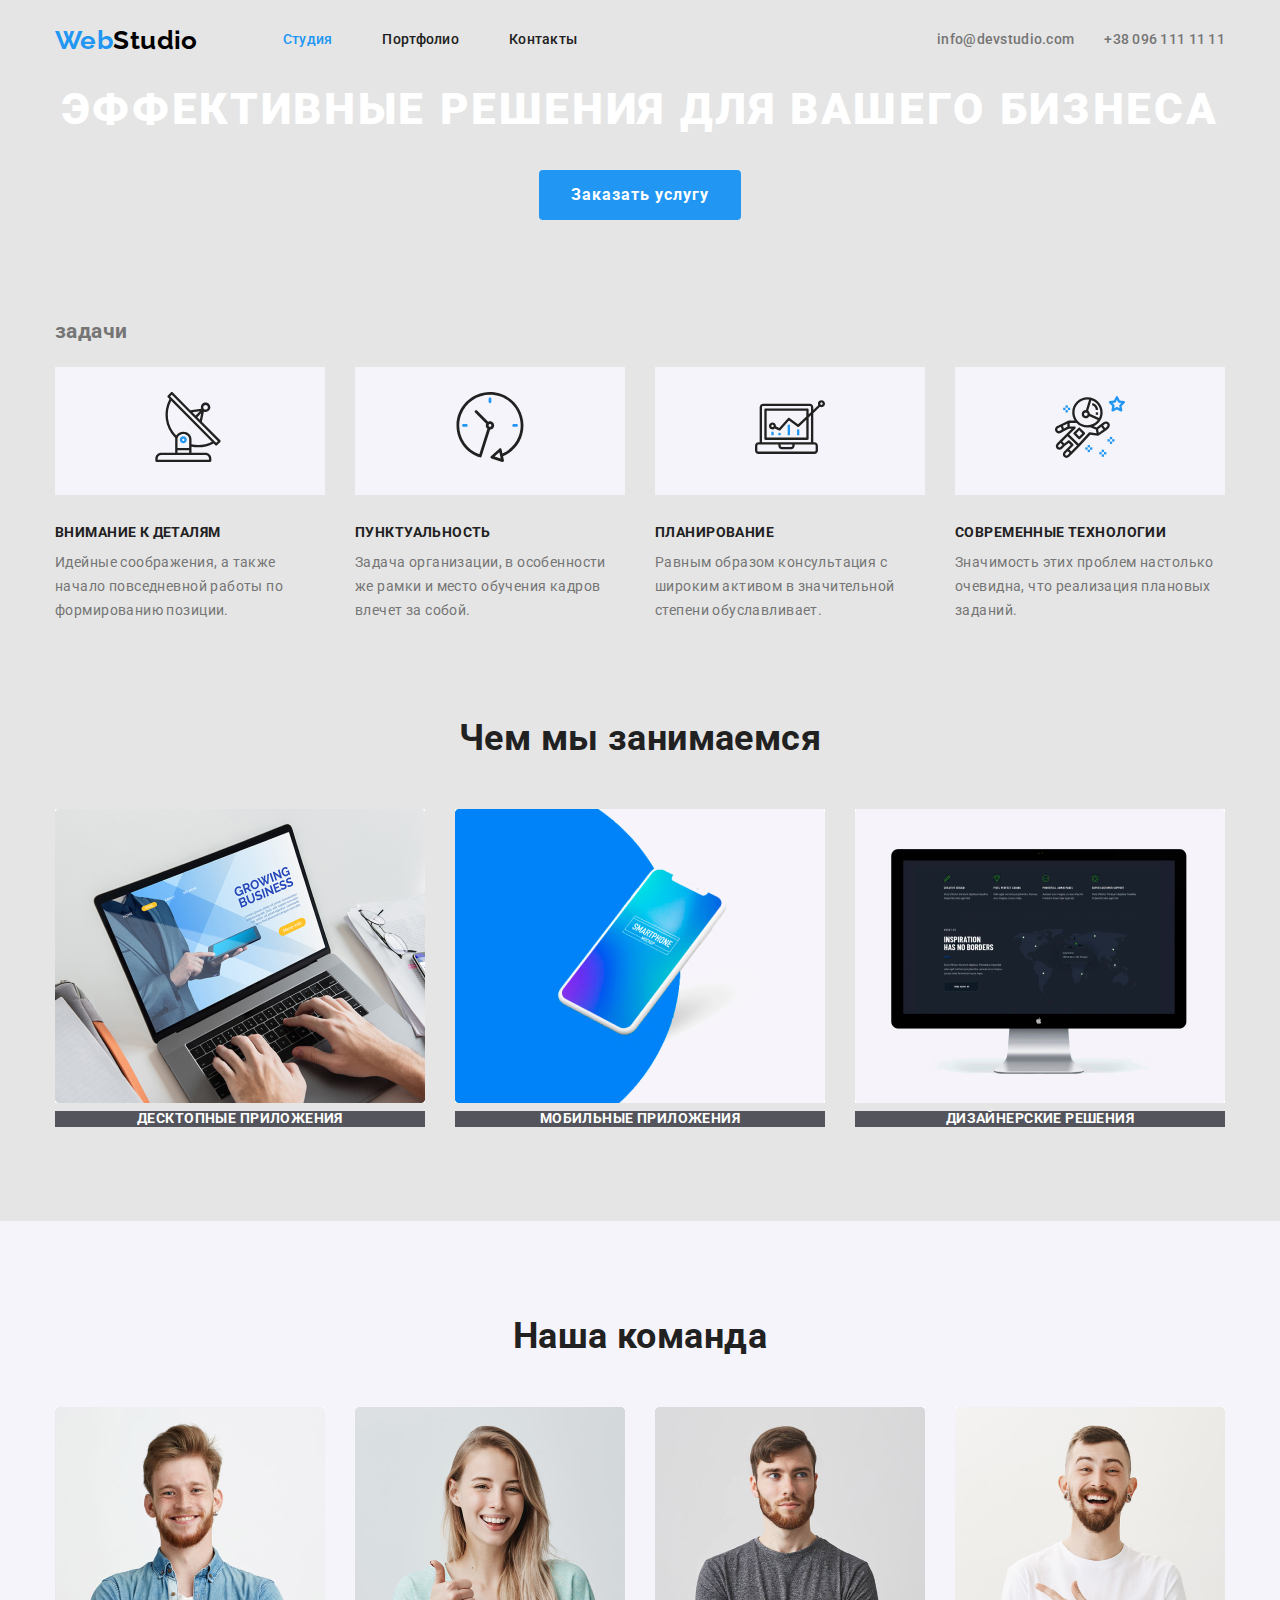
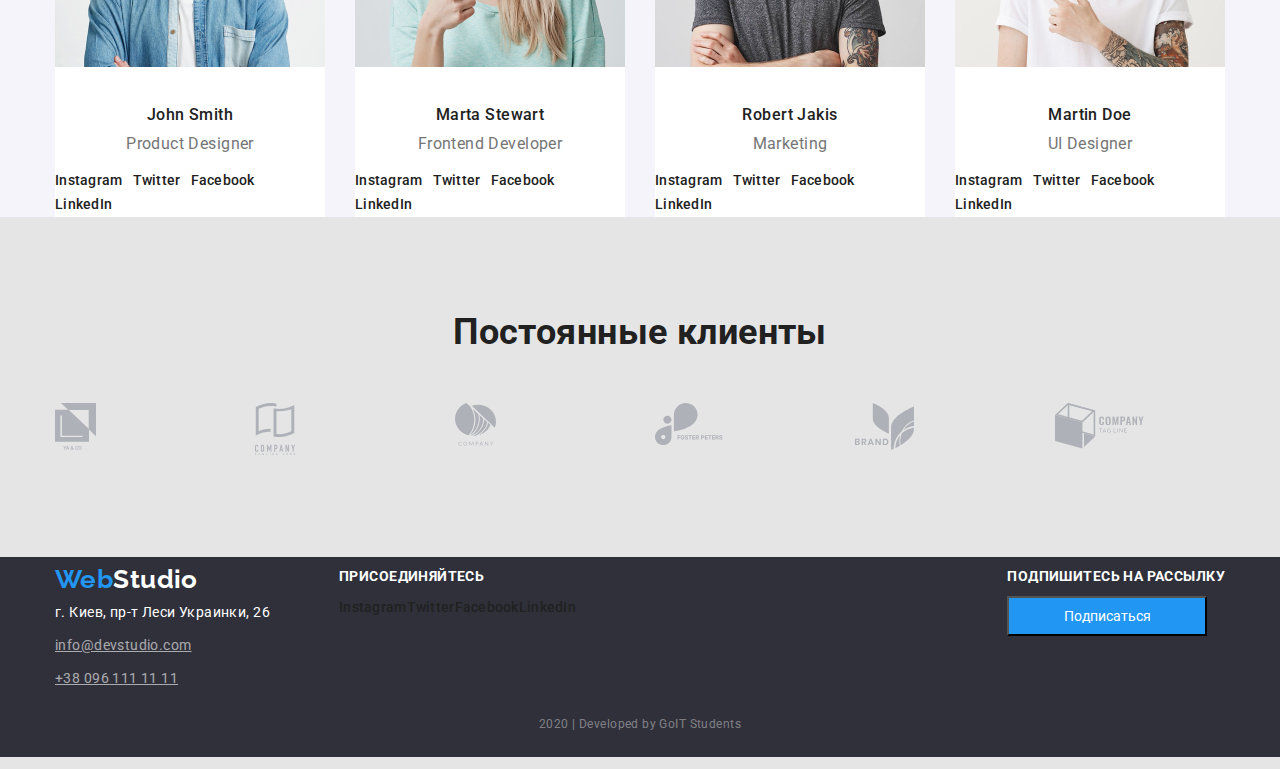
==== index.html @ e6679158 "флексбокс" ====
<!DOCTYPE html>
<html lang="ru">
  <head>
    <meta charset="UTF-8" />
    <meta name="viewport" content="width=device-width, initial-scale=1.0" />
    <title>Домашка</title>
    <link
      href="https://fonts.googleapis.com/css2?family=Raleway:wght@700&family=Roboto:wght@400;500;700;900&display=swap"
      rel="stylesheet"
    />
    <link
      rel="stylesheet"
      href="https://cdnjs.cloudflare.com/ajax/libs/modern-normalize/0.6.0/modern-normalize.min.css"
    />
    <link rel="stylesheet" href="./css/styles.css" />
  </head>
  <body>
    <header class="heder">
      <div class="container main-nav">
        <a href="#" lang="en" class="logo"
          ><span>Web</span><span class="logo-studio">Studio</span></a
        >
        <nav>
          <ul class="saite-nav list">
            <li class="item">
              <a href="#" class="link current">Студия</a>
            </li>
            <li class="item">
              <a href="./portfolio.html" class="link">Портфолио</a>
            </li>
            <li class="item"><a href="#" class="link">Контакты</a></li>
          </ul>
        </nav>
        <address class="address">
          <a href="mailto:info@devstudio.com" class="contact link"
            >info@devstudio.com</a
          >
          <a href="tel:+380961111111" class="contact link">+38 096 111 11 11</a>
        </address>
      </div>
    </header>
    <main>
      <section class="hero">
        <div class="container">
          <h1 class="hero-title">эффективные решения для вашего бизнеса</h1>
          <a href="#" class="button-hero">Заказать услугу</a>
        </div>
      </section>

      <section class="task-section">
        <div class="container">
          <h2>задачи</h2>
          <ul class="list task">
            <li class="item">
              <div class="task-icon">
                <img src="./images/antena.svg" alt="антена" />
              </div>
              <h3 class="title text-style">Внимание к деталям</h3>
              <p class="task-description">
                Идейные соображения, а также начало повседневной работы по
                формированию позиции.
              </p>
            </li>

            <li class="item">
              <div class="task-icon">
                <img src="./images/clock.svg" alt="часы" />
              </div>
              <h3 class="title text-style">Пунктуальность</h3>
              <p class="task-description">
                Задача организации, в особенности же рамки и место обучения
                кадров влечет за собой.
              </p>
            </li>

            <li class="item">
              <div class="task-icon">
                <img src="./images/diagram.svg" alt="диаграмма" />
              </div>
              <h3 class="title text-style">Планирование</h3>
              <p class="task-description">
                Равным образом консультация с широким активом в значительной
                степени обуславливает.
              </p>
            </li>

            <li class="item">
              <div class="task-icon">
                <img src="./images/astronaut.svg" alt="космонафт" />
              </div>
              <h3 class="title text-style">Современные технологии</h3>
              <p class="task-description">
                Значимость этих проблем настолько очевидна, что реализация
                плановых заданий.
              </p>
            </li>
          </ul>
        </div>
      </section>

      <section class="trend">
        <div class="container">
          <h2 class="title section-title">Чем мы занимаемся</h2>
          <ul class="list trend-container">
            <li class="item">
              <a href="">
                <img
                  src="./images/destop-appli.jpg"
                  alt="Десктопные приложения"
                  width="370"
                  height="294"
              /></a>
              <p class="caption text-style">Десктопные приложения</p>
            </li>

            <li class="item">
              <a href="">
                <img
                  src="./images/mob-appl.jpg"
                  alt="Мобильные приложения"
                  width="370"
                  height="294"
              /></a>
              <p class="caption text-style">Мобильные приложения</p>
            </li>

            <li class="item">
              <a href="">
                <img
                  src="./images/dizain.jpg"
                  alt="Дизайнерские решения"
                  width="370"
                  height="294"
              /></a>
              <p class="caption text-style">Дизайнерские решения</p>
            </li>
          </ul>
        </div>
      </section>

      <section class="team">
        <div class="container">
          <h2 class="title section-title">Наша команда</h2>
          <ul lang="en" class="list team-container">
            <li class="expert">
              <img
                src="./images/johnsmit.jpg"
                alt="фото"
                width="270"
                height="260"
              />
              <h3 class="title name">John Smith</h3>
              <p class="position">Product Designer</p>
              <ul class="list team-icon">
                <li class="item">
                  <a href="#" aria-label="Ссылка на Instagram" class="link"
                    >Instagram</a
                  >
                </li>
                <li class="item">
                  <a href="#" aria-label="Ссылка на Twitter" class="link"
                    >Twitter</a
                  >
                </li>
                <li class="item">
                  <a href="#" aria-label="Ссылка на Facebook" class="link"
                    >Facebook</a
                  >
                </li>
                <li class="item">
                  <a href="#" aria-label="Ссылка на LinkedIn" class="link"
                    >LinkedIn</a
                  >
                </li>
              </ul>
            </li>

            <li class="expert">
              <img
                src="./images/martastewart.jpg"
                alt="фото"
                width="270"
                height="260"
              />
              <h3 class="title name">Marta Stewart</h3>
              <p class="position">Frontend Developer</p>
              <ul class="list team-icon">
                <li class="item">
                  <a href="#" aria-label="Ссылка на Instagram" class="link"
                    >Instagram</a
                  >
                </li>
                <li class="item">
                  <a href="#" aria-label="Ссылка на Twitter" class="link"
                    >Twitter</a
                  >
                </li>
                <li class="item">
                  <a href="#" aria-label="Ссылка на Facebook" class="link"
                    >Facebook</a
                  >
                </li>
                <li class="item">
                  <a href="#" aria-label="Ссылка на LinkedIn" class="link"
                    >LinkedIn</a
                  >
                </li>
              </ul>
            </li>

            <li class="expert">
              <img
                src="./images/robertjakis.jpg"
                alt="фото"
                width="270"
                height="260"
              />
              <h3 class="title name">Robert Jakis</h3>
              <p class="position">Marketing</p>
              <ul class="list team-icon">
                <li class="item">
                  <a href="#" aria-label="Ссылка на Instagram" class="link"
                    >Instagram</a
                  >
                </li>
                <li class="item">
                  <a href="#" aria-label="Ссылка на Twitter" class="link"
                    >Twitter</a
                  >
                </li>
                <li class="item">
                  <a href="#" aria-label="Ссылка на Facebook" class="link"
                    >Facebook</a
                  >
                </li>
                <li class="item">
                  <a href="#" aria-label="Ссылка на LinkedIn" class="link"
                    >LinkedIn</a
                  >
                </li>
              </ul>
            </li>

            <li class="expert">
              <img
                src="./images/martindoe.jpg"
                alt="фото"
                width="270"
                height="260"
              />
              <h3 class="title name">Martin Doe</h3>
              <p class="position">UI Designer</p>
              <ul class="list team-icon">
                <li class="item">
                  <a href="#" aria-label="Ссылка на Instagram" class="link"
                    >Instagram</a
                  >
                </li>
                <li class="item">
                  <a href="#" aria-label="Ссылка на Twitter" class="link"
                    >Twitter</a
                  >
                </li>
                <li class="item">
                  <a href="#" aria-label="Ссылка на Facebook" class="link"
                    >Facebook</a
                  >
                </li>
                <li class="item">
                  <a href="#" aria-label="Ссылка на LinkedIn" class="link"
                    >LinkedIn</a
                  >
                </li>
              </ul>
            </li>
          </ul>
        </div>
      </section>

      <section class="partners">
        <div class="container">
          <h2 class="title section-title">Постоянные клиенты</h2>
          <ul class="list partners-container">
            <li class="item">
              <a href="#" class="icon"
                ><img src="./images/logo1.svg" alt="логотип1"
              /></a>
            </li>
            <li class="item">
              <a href="#" class="icon"
                ><img src="./images/logo2.svg" alt="логотип2"
              /></a>
            </li>
            <li class="item">
              <a href="#" class="icon"
                ><img src="./images/logo3.svg" alt="логотип3"
              /></a>
            </li>
            <li class="item">
              <a href="#" class="icon"
                ><img src="./images/logo4.svg" alt="логотип4"
              /></a>
            </li>
            <li class="item">
              <a href="#" class="icon"
                ><img src="./images/logo5.svg" alt="логотип5"
              /></a>
            </li class="item">
            <li>
              <a href="#" class="icon"
                ><img src="./images/logo6.svg" alt="логотип6"
              /></a>
            </li class="item">
          </ul>
        </div>
      </section>
    </main>

    <footer class="footer">
      <div class="container container-footer">
        <div class="item address-logo">
        <a href="#" lang="en" class="logo"
          ><span>Web</span><span class="logo-footer">Studio</span></a
        >
        <address class="address-footer">
          г. Киев, пр-т Леси Украинки, 26
          <a href="mailto:info@devstudio.com" class="contact-footer"
            >info@devstudio.com</a
          >
          <a href="tel:+380961111111" class="contact-footer">+38 096 111 11 11</a>
        </address>
        </div>

        <div class="item">
        <h2 class="text-style">присоединяйтесь</h2>
        <ul class="list icon-footer">
          <li>
            <a href="#" aria-label="Ссылка на Instagram" class="link"
              >Instagram</a
            >
          </li>
          <li>
            <a href="#" aria-label="Ссылка на Twitter" class="link">Twitter</a>
          </li>
          <li>
            <a href="#" aria-label="Ссылка на Facebook" class="link"
              >Facebook</a
            >
          </li>
          <li>
            <a href="#" aria-label="Ссылка на LinkedIn" class="link"
              >LinkedIn</a
            >
          </li>
        </ul>
        </div>

        <div class="item button-subs">
        <h2 class="text-style">Подпишитесь на рассылку</h2>
        <button type="button" class="button-footer">Подписаться</button>
        </div>
    </div>
    <div class="container">
      <p class="developed">2020 | Developed by GoIT Students</p>
    </div>
    </footer>
  </body>
</html>
---- css/styles.css ----
/* основной цвет текста   #757575 */
/* вторичний цвет текста  #212121 */
/* основной цвет заливки  #E5E5E5 */
/* вторичний цвет заливки #F5F4FA */
/* белий (different) #FFFFFF */
/* акцент #2196F3 */
/* фон подписи изображения rgba(47, 48, 58, 0.8) */
/* фон футера #2F303A */
/* вторичний цвет текста футера rgba(255, 255, 255, 0.6) */
/* подпись страницы rgba(255, 255, 255, 0.4) */
:root {
  --logo-web-color: #2196f3;
  --logo-studio-color: #000000;
  --nav-bg-color: #ffffff;
  --logo-footer-color: #ffffff;
  --primary-text-color: #757575;
  --title-text-color: #212121;
  --accent-color: #2196f3;
  --different-text-color: #ffffff;
  --primary-bg-color: #e5e5e5;
  --different-bg-color: #f5f4fa;
  --image-bg-color: rgba(47, 48, 58, 0.8);
  --footer-bg-color: #2f303a;
  --accent-bg-color: #2196f3;
  --card-bg-color: #ffffff;
}
body {
  background-color: var(--primary-bg-color);
  color: var(--primary-text-color);
  font-family: Roboto, sans-serif;
  font-size: 14px;
  line-height: 1.71;
  letter-spacing: 0.03em;
}

.container {
  margin-left: auto;
  margin-right: auto;
  width: 1200px;
  padding-left: 15px;
  padding-right: 15px;
}

.list {
  margin: 0;
  padding: 0;
  list-style: none;
}
.title {
  color: var(--title-text-color);
}
.section-title {
  font-weight: 700;
  font-size: 36px;
  line-height: 1.17;
  text-align: center;
}

.text-style {
  font-weight: 700;
  font-size: 14px;
  line-height: 1.14;
  text-transform: uppercase;
}

/* шапка сайта */
.header {
  background-color: var(--nav-bg-color);
  padding-top: 24px;
}
.main-nav {
  display: flex;
  align-items: center;
}

.logo {
  color: var(--logo-web-color);
  font-family: Raleway, sans-serif;
  font-weight: 700;
  font-size: 26px;
  text-decoration: none;
}
.logo-studio {
  color: var(--logo-studio-color);
}

.saite-nav {
  display: flex;
  margin-left: 85px;
}
.saite-nav .item + .item {
  margin-left: 50px;
}

.saite-nav .link {
  display: block;
  padding-top: 32px;
  padding-bottom: 32px;
}

.link {
  color: var(--title-text-color);
  font-weight: 500;
  font-size: 14px;
  line-height: 1.14;
  letter-spacing: 0.02em;
  text-decoration: none;
}
.current {
  color: var(--accent-color);
}
.link:hover,
.link:focus {
  color: var(--accent-color);
}
.address {
  display: flex;
  margin-left: auto;
}

.address .contact + .contact {
  margin-left: 30px;
}
.contact {
  display: block;
  padding-top: 32px;
  padding-bottom: 32px;

  color: var(--primary-text-color);

  font-style: normal;
  font-weight: 500;
  font-size: 14px;
  line-height: 1.14;
  text-decoration: none;
}

/* hero  */
.hero {
  text-align: center;
  margin-bottom: 94px;
}
.hero-title {
  margin-top: 0;
  margin-bottom: 30px;

  color: var(--different-text-color);

  font-weight: 900;
  font-size: 44px;
  line-height: 1.36;
  letter-spacing: 0.06em;
  text-transform: uppercase;
}

.button-hero {
  display: inline-block;
  border-radius: 4px;
  padding: 10px 32px;
  min-width: 200px;

  color: var(--different-text-color);
  background-color: var(--accent-bg-color);
  font-weight: 700;
  font-size: 16px;
  line-height: 1.88;
  letter-spacing: 0.06em;
  text-decoration: none;
}

/* задачи */
.task-section {
  margin-bottom: 94px;
}
.task {
  display: flex;
  flex-wrap: wrap;
}
.task .item {
  width: calc((100% - 90px) / 4);
  margin-right: 30px;
}
.task .item:nth-child(4n) {
  margin-right: 0px;
}
.task-icon {
  margin-top: 0px;
  margin-bottom: 30px;
  padding: 25px 100px;
  background-color: var(--different-bg-color);
}
.task .title {
  margin-top: 0px;
  margin-bottom: 10px;
}
.task-description {
  margin-top: 0px;
  margin-bottom: 0px;
}

/*  чем занимаемся */
.trend {
  margin-bottom: 94px;
}
.trend .title {
  margin-top: 0px;
  margin-bottom: 50px;
}

.trend-container {
  display: flex;
}

.trend-container .item {
  width: calc((100% - 60px) / 3);
  margin-right: 30px;
}

.trend-container .item:nth-child(3n) {
  margin-right: 0px;
}

.trend .text-style {
  margin-top: 0px;
  margin-bottom: 0px;
  color: var(--different-text-color);
  background-color: var(--image-bg-color);
  text-align: center;
}

/* Команда */
.team {
  margin-bottom: 94px;
  background-color: var(--different-bg-color);
}
.team .section-title {
  margin: 0;
  padding-top: 94px;
  padding-bottom: 50px;
}
.team-container {
  display: flex;
}
.expert {
  width: calc((100% - 60px) / 4);
  margin-right: 30px;
  background-color: var(--nav-bg-color);
}
.expert:nth-child(4n) {
  margin-right: 0px;
}
.name {
  margin-top: 30px;
  margin-bottom: 10px;
  font-weight: 500;
  font-size: 16px;
  line-height: 1.19;
  text-align: center;
}
.position {
  margin-top: 0px;
  margin-bottom: 16px;

  font-size: 16px;
  line-height: 1.19;
  text-align: center;
}
.team-icon {
  display: flex;
  flex-wrap: wrap;
  margin-right: 10px;
}
.team-icon .item {
  margin-right: 10px;
}
/* Клиенты */
.partners {
  margin-bottom: 94px;
}
.partners .section-title {
  margin-top: 0px;
  margin-bottom: 50px;
}
.partners-container {
  display: flex;
  flex-wrap: wrap;
}

.icon {
  display: block;
  width: 170px;
}
.partners-container .item {
  width: calc((100% - 150px) / 6);
  margin-right: 30px;
}

.partners-container .item:nth-child(6n) {
  margin-right: 0px;
}
.icon:hover,
.icon:focus {
  background-color: #2196f3;
}
/* Футер */
.footer {
  color: var(--different-text-color);
  background-color: var(--footer-bg-color);
}
.container-footer {
  display: flex;
}
.logo-footer {
  margin-bottom: 8px;
  color: var(--logo-footer-color);
}
.address-logo {
  margin-right: 69px;
}
.address-footer {
  font-style: normal;
}
.contact-footer {
  margin-top: 9px;
  margin-bottom: 9px;
  display: block;
  color: rgba(255, 255, 255, 0.6);
}
.icon-footer {
  display: flex;
}
.button-subs {
  margin-left: auto;
}
.button-footer {
  display: inline-block;
  padding: 10px 29px;
  min-width: 200px;
  color: var(--different-text-color);
  background-color: var(--accent-bg-color);
  text-decoration: none;
}

/* 2020 | Developed by GoIT Students */
.developed {
  display: block;
  margin-left: auto;
  margin-right: auto;
  padding-bottom: 21px;
  width: 310px;

  color: rgba(255, 255, 255, 0.4);
  font-size: 12px;
  line-height: 2;
  text-align: center;
}
/* Портфолио */
.button-container {
  display: flex;
  justify-content: center;
  margin-bottom: 34px;
}

.button {
  margin-right: 8px;
  padding: 6px 22px;
  color: var(--title-text-color);
  background-color: var(--different-bg-color);
  font-family: inherit;
  font-style: normal;
  font-weight: 500;
  font-size: 16px;
  line-height: 1.63;
}
.button:hover,
.button:focus {
  color: var(--different-text-color);
  background-color: var(--accent-bg-color);
}
.card {
  display: flex;
  flex-wrap: wrap;
}

.card .item {
  width: calc((100% - 60px) / 3);
  margin-right: 30px;
  margin-bottom: 30px;
  border: 1px solid #eeeeee;
  background-color: var(--card-bg-color);
}

.card .item:nth-child(3n) {
  margin-right: 0px;
}
.card .item:nth-last-child(-n + 3) {
  margin-bottom: 0;
}

.portfolio a {
  text-decoration: none;
}

.portfolio .title {
  margin-top: 20px;
  margin-bottom: 8px;
  padding-left: 24px;
  padding-right: 24px;
  font-weight: 700;
  font-size: 18px;
  line-height: 2;
  letter-spacing: 0.06em;
}

.description {
  margin-bottom: 4px;
  padding-left: 24px;
  padding-right: 24px;
  color: var(--different-text-color);
  background-color: rgba(33, 150, 243, 0.9);
  font-size: 18px;
}
.category {
  margin-top: auto;
  padding-left: 24px;
  padding-right: 24px;
  color: var(--primary-text-color);
  font-size: 16px;
  line-height: 1.88;
}
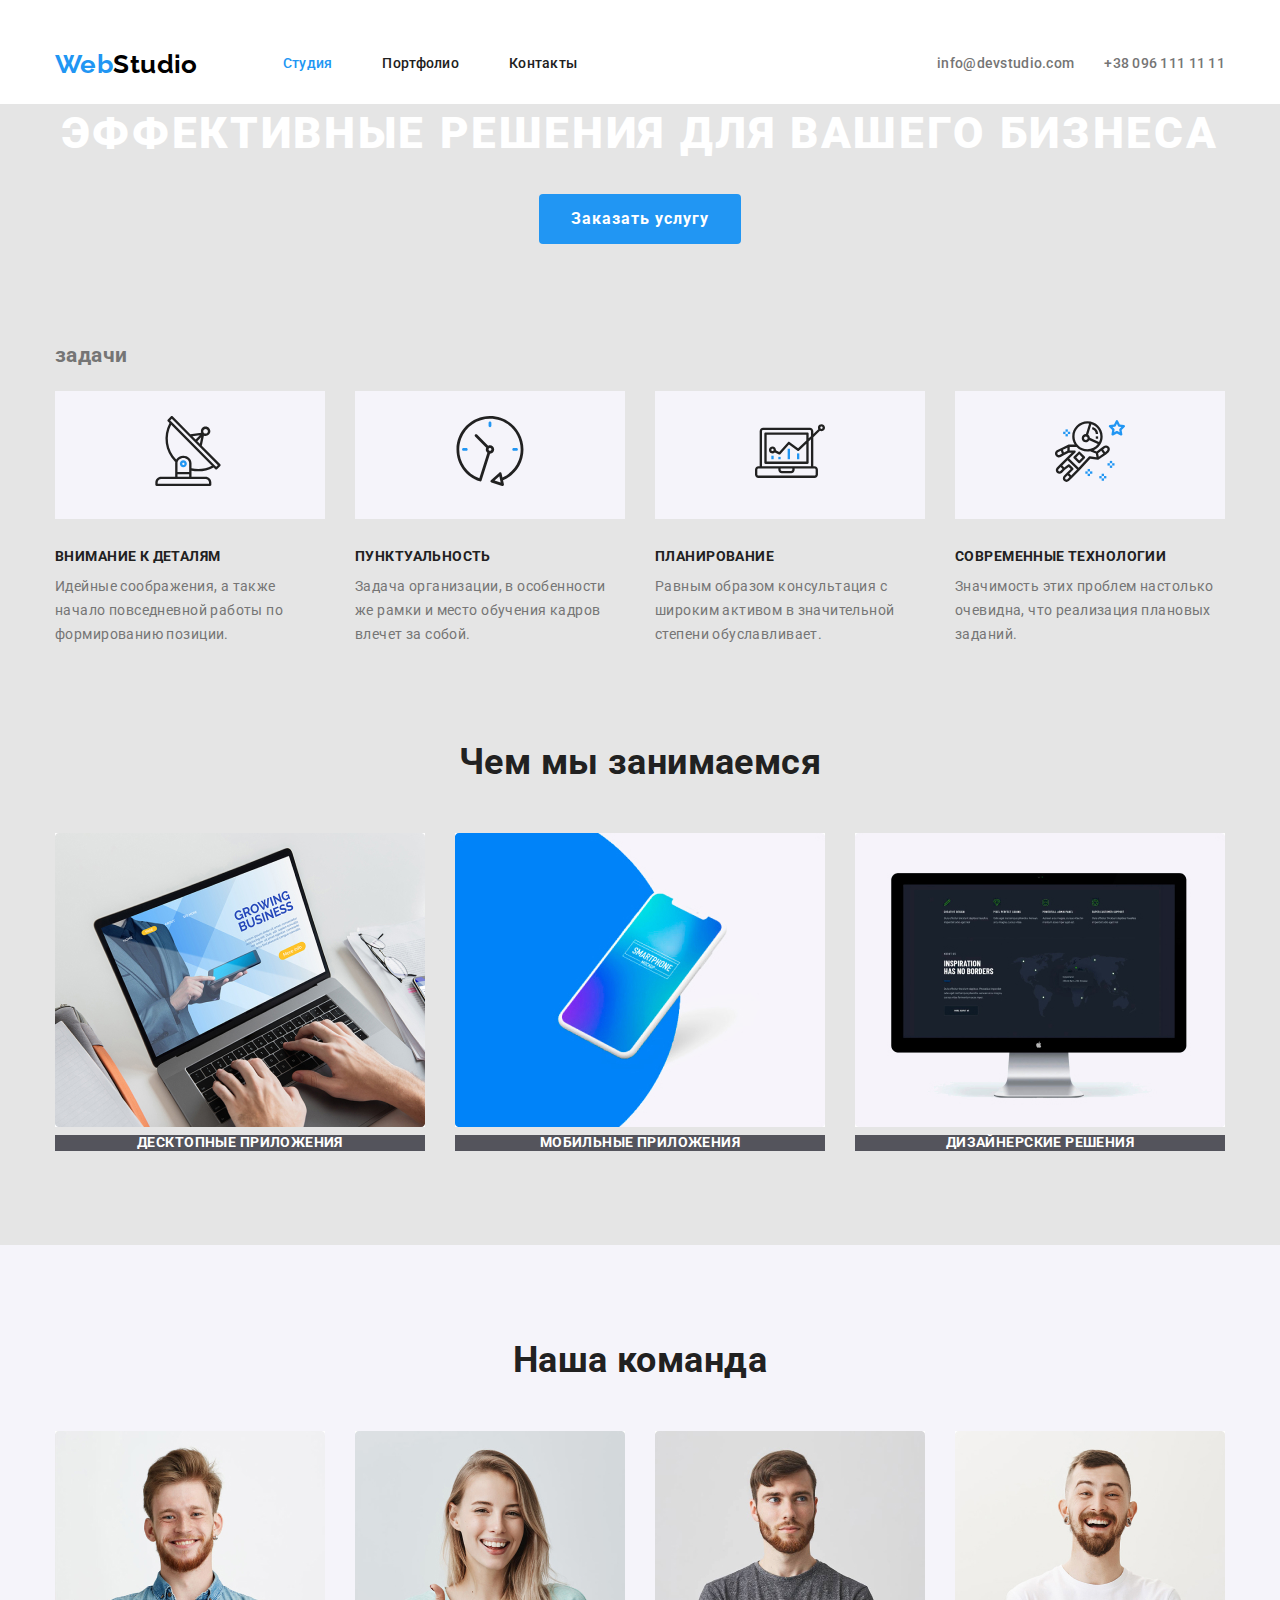
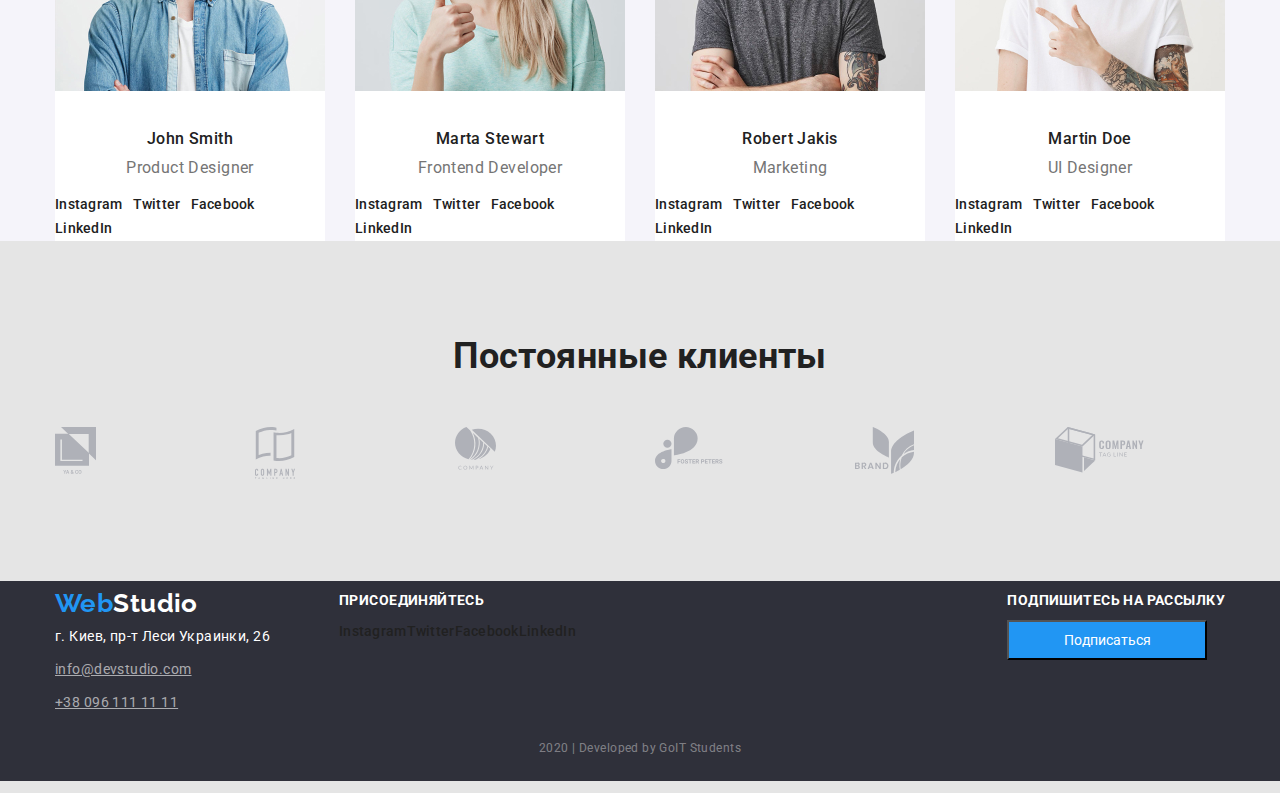
==== commit 4eb7cdd4: "исправлено заливку навигации" ====
--- a/index.html
+++ b/index.html
@@ -15,7 +15,7 @@
     <link rel="stylesheet" href="./css/styles.css" />
   </head>
   <body>
-    <header class="heder">
+    <header class="header">
       <div class="container main-nav">
         <a href="#" lang="en" class="logo"
           ><span>Web</span><span class="logo-studio">Studio</span></a
@@ -97,7 +97,7 @@
           </ul>
         </div>
       </section>
-
+    
       <section class="trend">
         <div class="container">
           <h2 class="title section-title">Чем мы занимаемся</h2>
--- a/css/styles.css
+++ b/css/styles.css
@@ -358,6 +358,7 @@
 .button-container {
   display: flex;
   justify-content: center;
+  margin-top: 93px;
   margin-bottom: 34px;
 }
 
@@ -380,6 +381,7 @@
 .card {
   display: flex;
   flex-wrap: wrap;
+  margin-bottom: 90px;
 }
 
 .card .item {
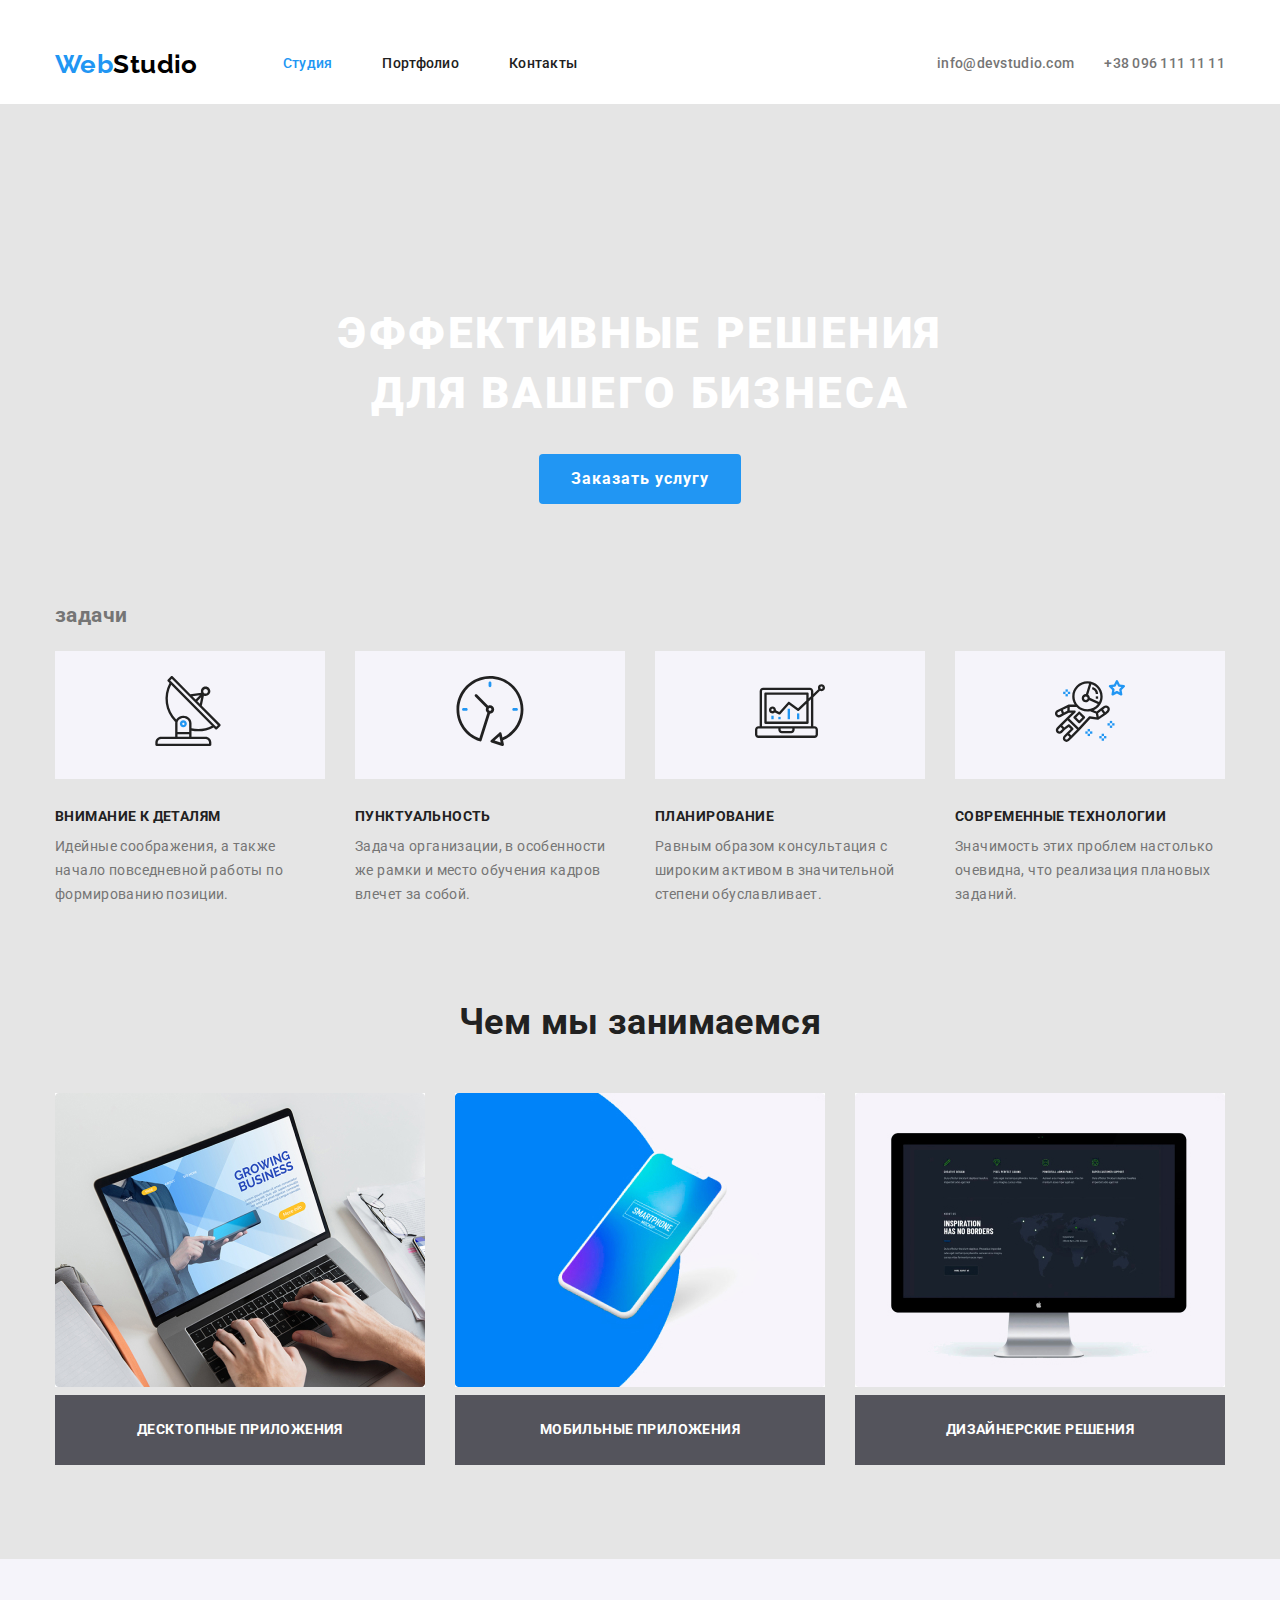
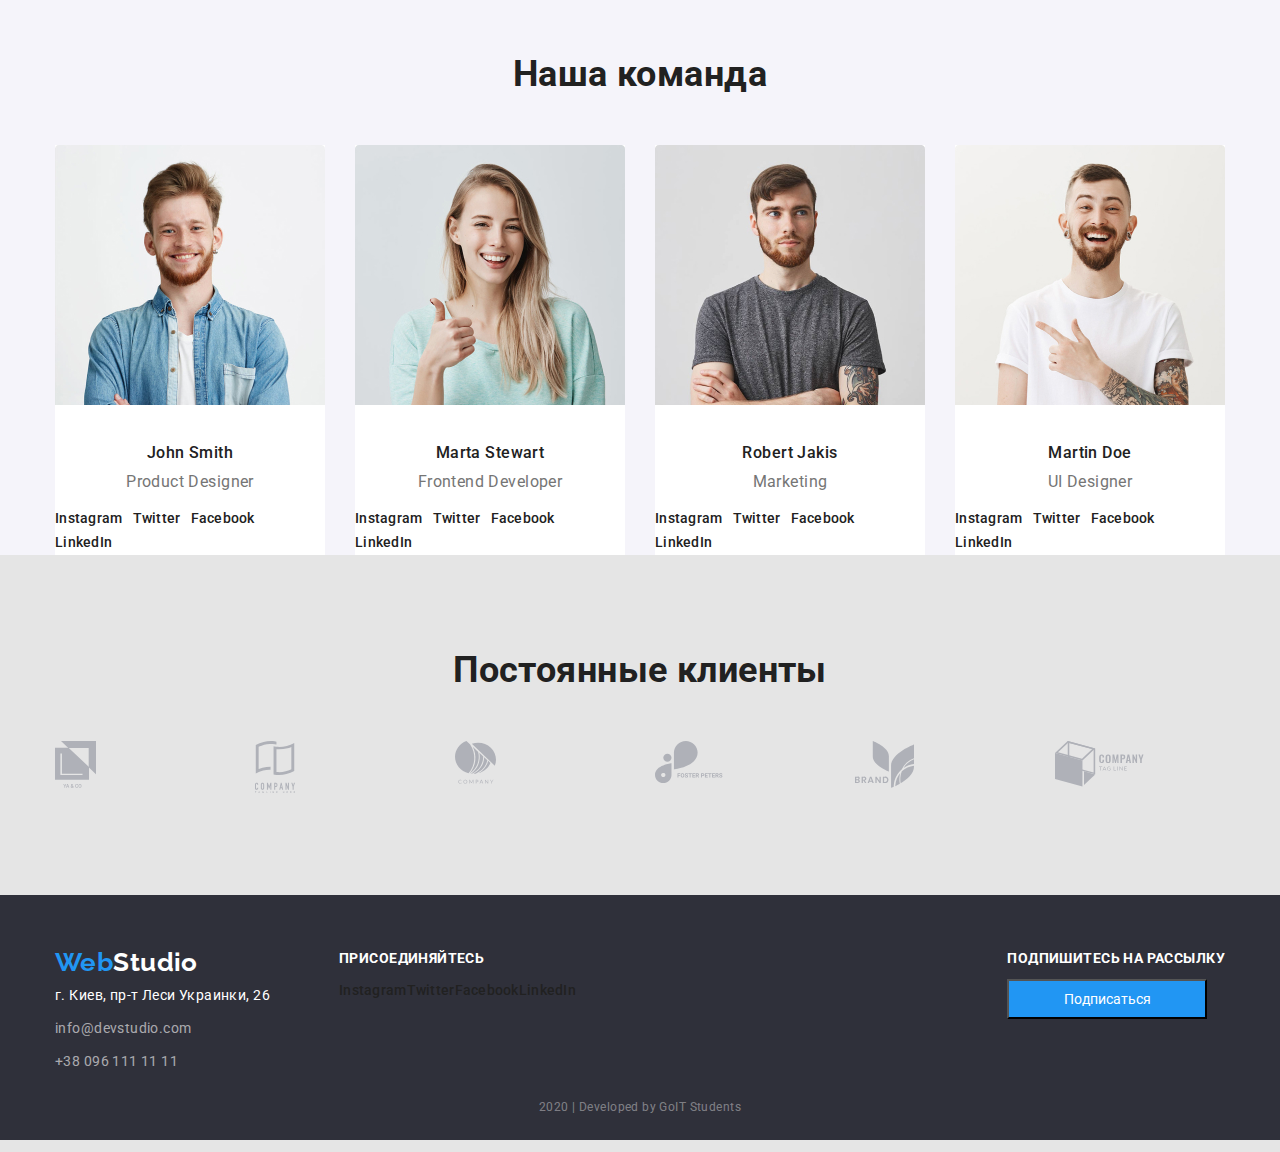
==== commit f1901423: "отступ в футере" ====
--- a/index.html
+++ b/index.html
@@ -354,7 +354,6 @@
           </li>
         </ul>
         </div>
-
         <div class="item button-subs">
         <h2 class="text-style">Подпишитесь на рассылку</h2>
         <button type="button" class="button-footer">Подписаться</button>
--- a/css/styles.css
+++ b/css/styles.css
@@ -141,8 +141,12 @@
   margin-bottom: 94px;
 }
 .hero-title {
-  margin-top: 0;
+  display: block;
+  margin-top: 200px;
   margin-bottom: 30px;
+  margin-left: auto;
+  margin-right: auto;
+  width: 696px;
 
   color: var(--different-text-color);
 
@@ -221,8 +225,11 @@
 }
 
 .trend .text-style {
+  display: block;
   margin-top: 0px;
   margin-bottom: 0px;
+  padding-top: 27px;
+  padding-bottom: 27px;
   color: var(--different-text-color);
   background-color: var(--image-bg-color);
   text-align: center;
@@ -242,6 +249,7 @@
   display: flex;
 }
 .expert {
+  display: block;
   width: calc((100% - 60px) / 4);
   margin-right: 30px;
   background-color: var(--nav-bg-color);
@@ -309,6 +317,7 @@
 }
 .container-footer {
   display: flex;
+  padding-top: 45px;
 }
 .logo-footer {
   margin-bottom: 8px;
@@ -324,6 +333,7 @@
   margin-top: 9px;
   margin-bottom: 9px;
   display: block;
+  text-decoration: none;
   color: rgba(255, 255, 255, 0.6);
 }
 .icon-footer {
@@ -388,7 +398,6 @@
   width: calc((100% - 60px) / 3);
   margin-right: 30px;
   margin-bottom: 30px;
-  border: 1px solid #eeeeee;
   background-color: var(--card-bg-color);
 }
 
@@ -423,6 +432,7 @@
   font-size: 18px;
 }
 .category {
+  display: block;
   margin-top: auto;
   padding-left: 24px;
   padding-right: 24px;
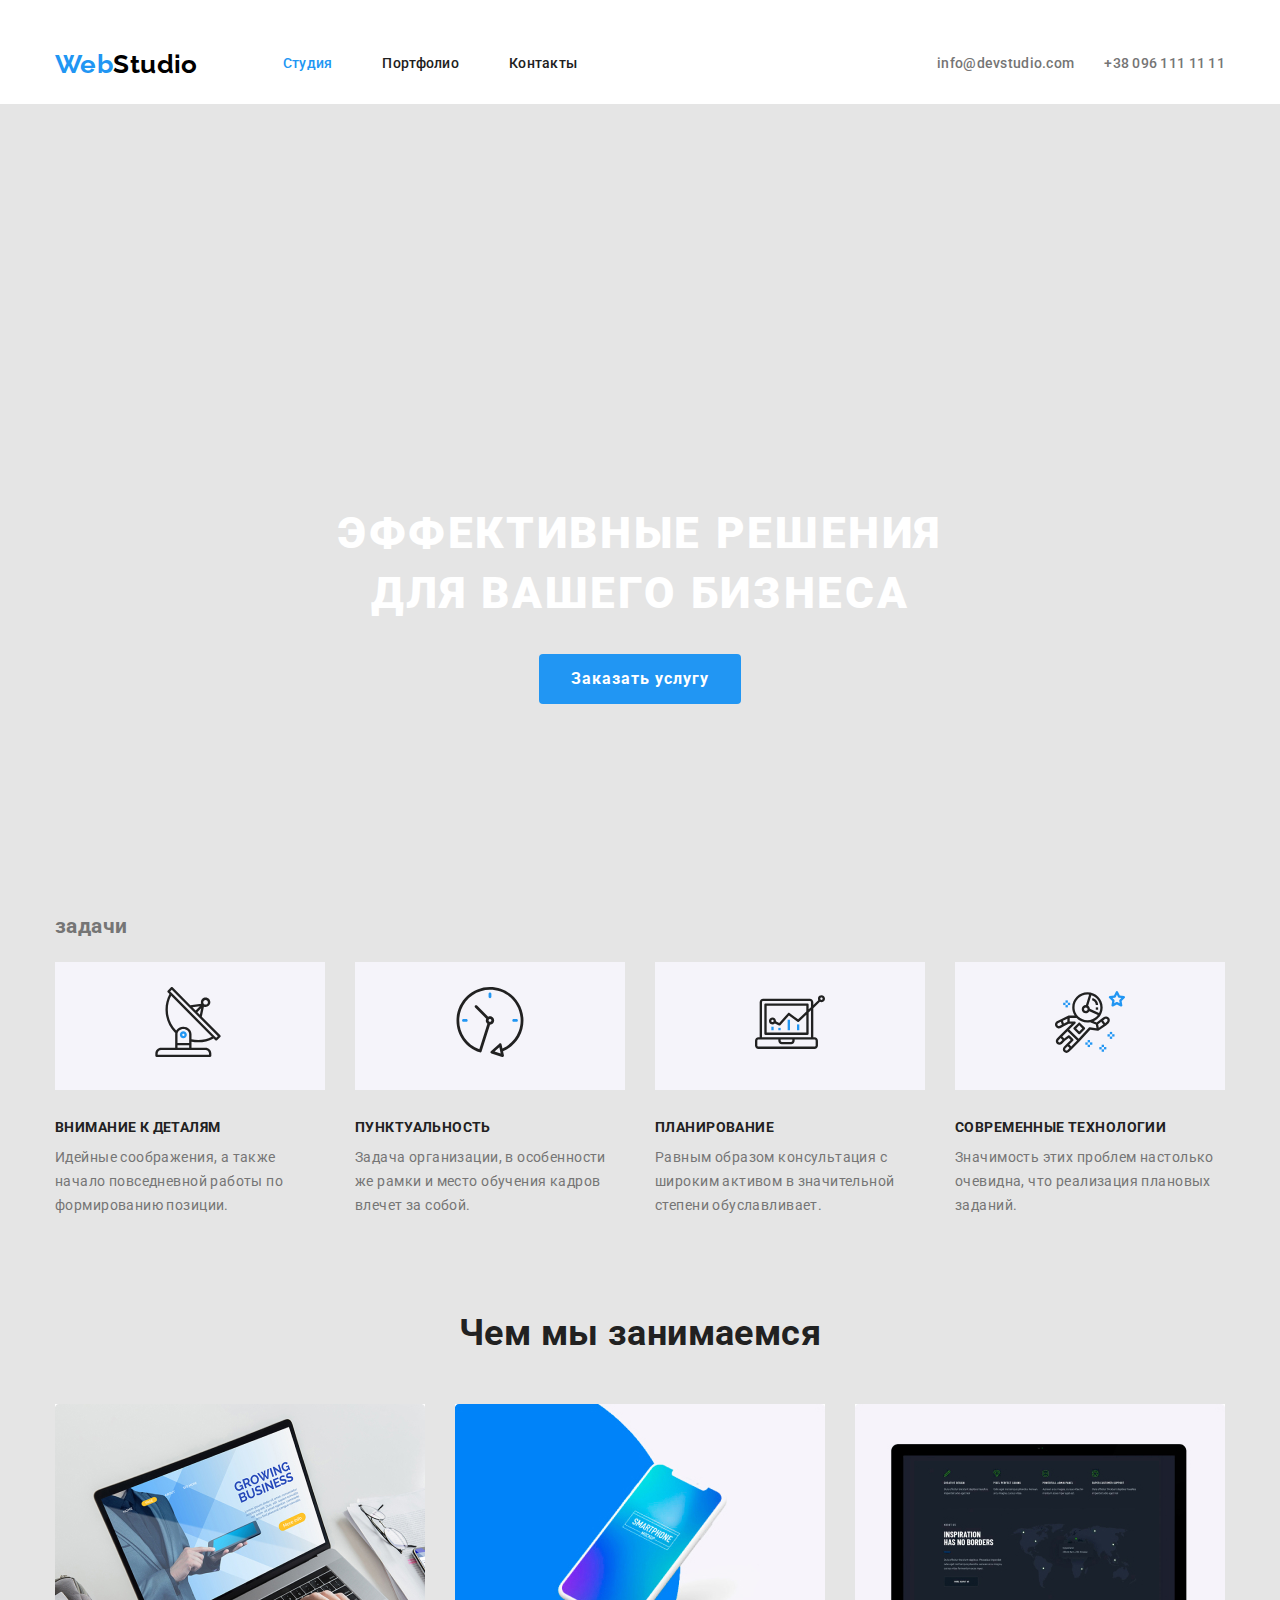
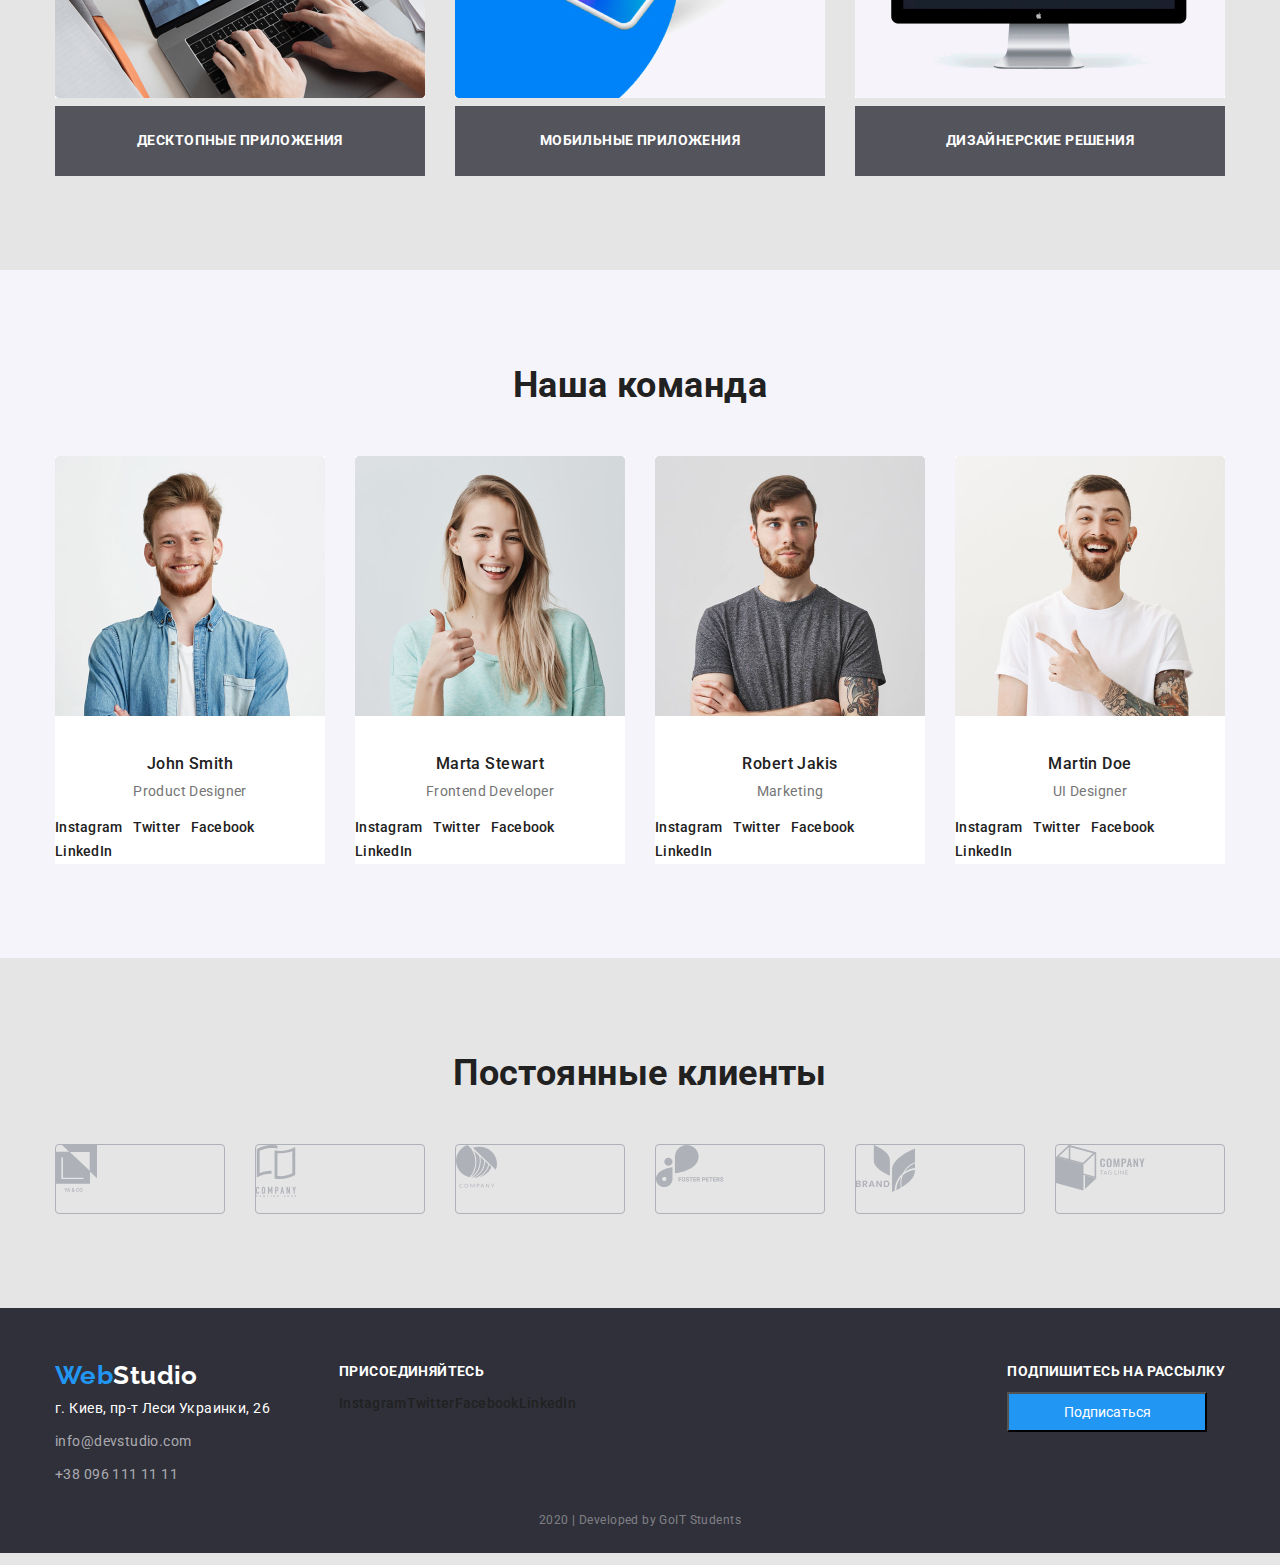
==== commit 1108503e: "снимаем спецефичность+padding" ====
--- a/index.html
+++ b/index.html
@@ -51,7 +51,7 @@
         <div class="container">
           <h2>задачи</h2>
           <ul class="list task">
-            <li class="item">
+            <li class="task-item">
               <div class="task-icon">
                 <img src="./images/antena.svg" alt="антена" />
               </div>
@@ -62,7 +62,7 @@
               </p>
             </li>
 
-            <li class="item">
+            <li class="task-item">
               <div class="task-icon">
                 <img src="./images/clock.svg" alt="часы" />
               </div>
@@ -73,7 +73,7 @@
               </p>
             </li>
 
-            <li class="item">
+            <li class="task-item">
               <div class="task-icon">
                 <img src="./images/diagram.svg" alt="диаграмма" />
               </div>
@@ -84,7 +84,7 @@
               </p>
             </li>
 
-            <li class="item">
+            <li class="task-item">
               <div class="task-icon">
                 <img src="./images/astronaut.svg" alt="космонафт" />
               </div>
@@ -102,7 +102,7 @@
         <div class="container">
           <h2 class="title section-title">Чем мы занимаемся</h2>
           <ul class="list trend-container">
-            <li class="item">
+            <li class="trend-item">
               <a href="">
                 <img
                   src="./images/destop-appli.jpg"
@@ -113,7 +113,7 @@
               <p class="caption text-style">Десктопные приложения</p>
             </li>
 
-            <li class="item">
+            <li class="trend-item">
               <a href="">
                 <img
                   src="./images/mob-appl.jpg"
@@ -124,7 +124,7 @@
               <p class="caption text-style">Мобильные приложения</p>
             </li>
 
-            <li class="item">
+            <li class="trend-item">
               <a href="">
                 <img
                   src="./images/dizain.jpg"
@@ -152,22 +152,22 @@
               <h3 class="title name">John Smith</h3>
               <p class="position">Product Designer</p>
               <ul class="list team-icon">
-                <li class="item">
+                <li class="team-item">
                   <a href="#" aria-label="Ссылка на Instagram" class="link"
                     >Instagram</a
                   >
                 </li>
-                <li class="item">
+                <li class="team-item">
                   <a href="#" aria-label="Ссылка на Twitter" class="link"
                     >Twitter</a
                   >
                 </li>
-                <li class="item">
+                <li class="team-item">
                   <a href="#" aria-label="Ссылка на Facebook" class="link"
                     >Facebook</a
                   >
                 </li>
-                <li class="item">
+                <li class="team-item">
                   <a href="#" aria-label="Ссылка на LinkedIn" class="link"
                     >LinkedIn</a
                   >
@@ -185,22 +185,22 @@
               <h3 class="title name">Marta Stewart</h3>
               <p class="position">Frontend Developer</p>
               <ul class="list team-icon">
-                <li class="item">
+                <li class="team-item">
                   <a href="#" aria-label="Ссылка на Instagram" class="link"
                     >Instagram</a
                   >
                 </li>
-                <li class="item">
+                <li class="team-item">
                   <a href="#" aria-label="Ссылка на Twitter" class="link"
                     >Twitter</a
                   >
                 </li>
-                <li class="item">
+                <li class="team-item">
                   <a href="#" aria-label="Ссылка на Facebook" class="link"
                     >Facebook</a
                   >
                 </li>
-                <li class="item">
+                <li class="team-item">
                   <a href="#" aria-label="Ссылка на LinkedIn" class="link"
                     >LinkedIn</a
                   >
@@ -218,22 +218,22 @@
               <h3 class="title name">Robert Jakis</h3>
               <p class="position">Marketing</p>
               <ul class="list team-icon">
-                <li class="item">
+                <li class="team-item">
                   <a href="#" aria-label="Ссылка на Instagram" class="link"
                     >Instagram</a
                   >
                 </li>
-                <li class="item">
+                <li class="team-item">
                   <a href="#" aria-label="Ссылка на Twitter" class="link"
                     >Twitter</a
                   >
                 </li>
-                <li class="item">
+                <li class="team-item">
                   <a href="#" aria-label="Ссылка на Facebook" class="link"
                     >Facebook</a
                   >
                 </li>
-                <li class="item">
+                <li class="team-item">
                   <a href="#" aria-label="Ссылка на LinkedIn" class="link"
                     >LinkedIn</a
                   >
@@ -251,22 +251,22 @@
               <h3 class="title name">Martin Doe</h3>
               <p class="position">UI Designer</p>
               <ul class="list team-icon">
-                <li class="item">
+                <li class="team-item">
                   <a href="#" aria-label="Ссылка на Instagram" class="link"
                     >Instagram</a
                   >
                 </li>
-                <li class="item">
+                <li class="team-item">
                   <a href="#" aria-label="Ссылка на Twitter" class="link"
                     >Twitter</a
                   >
                 </li>
-                <li class="item">
+                <li class="team-item">
                   <a href="#" aria-label="Ссылка на Facebook" class="link"
                     >Facebook</a
                   >
                 </li>
-                <li class="item">
+                <li class="team-item">
                   <a href="#" aria-label="Ссылка на LinkedIn" class="link"
                     >LinkedIn</a
                   >
@@ -281,36 +281,36 @@
         <div class="container">
           <h2 class="title section-title">Постоянные клиенты</h2>
           <ul class="list partners-container">
-            <li class="item">
+            <li class="partners-item">
               <a href="#" class="icon"
                 ><img src="./images/logo1.svg" alt="логотип1"
               /></a>
             </li>
-            <li class="item">
+            <li class="partners-item">
               <a href="#" class="icon"
                 ><img src="./images/logo2.svg" alt="логотип2"
               /></a>
             </li>
-            <li class="item">
+            <li class="partners-item">
               <a href="#" class="icon"
                 ><img src="./images/logo3.svg" alt="логотип3"
               /></a>
             </li>
-            <li class="item">
+            <li class="partners-item">
               <a href="#" class="icon"
                 ><img src="./images/logo4.svg" alt="логотип4"
               /></a>
             </li>
-            <li class="item">
+            <li class="partners-item">
               <a href="#" class="icon"
                 ><img src="./images/logo5.svg" alt="логотип5"
               /></a>
-            </li class="item">
-            <li>
+            </li class="partners-item">
+            <li class="partners-item">
               <a href="#" class="icon"
                 ><img src="./images/logo6.svg" alt="логотип6"
               /></a>
-            </li class="item">
+            </li class="partners-item">
           </ul>
         </div>
       </section>
--- a/css/styles.css
+++ b/css/styles.css
@@ -138,7 +138,8 @@
 /* hero  */
 .hero {
   text-align: center;
-  margin-bottom: 94px;
+  padding-top: 200px;
+  padding-bottom: 94px;
 }
 .hero-title {
   display: block;
@@ -174,17 +175,18 @@
 
 /* задачи */
 .task-section {
-  margin-bottom: 94px;
+  padding-top: 94px;
+  padding-bottom: 94px;
 }
 .task {
   display: flex;
   flex-wrap: wrap;
 }
-.task .item {
+.task-item {
   width: calc((100% - 90px) / 4);
   margin-right: 30px;
 }
-.task .item:nth-child(4n) {
+.task-item:nth-child(4n) {
   margin-right: 0px;
 }
 .task-icon {
@@ -204,7 +206,7 @@
 
 /*  чем занимаемся */
 .trend {
-  margin-bottom: 94px;
+  padding-bottom: 94px;
 }
 .trend .title {
   margin-top: 0px;
@@ -215,16 +217,16 @@
   display: flex;
 }
 
-.trend-container .item {
+.trend-item {
   width: calc((100% - 60px) / 3);
   margin-right: 30px;
 }
 
-.trend-container .item:nth-child(3n) {
+.trend-item:nth-child(3n) {
   margin-right: 0px;
 }
 
-.trend .text-style {
+.caption {
   display: block;
   margin-top: 0px;
   margin-bottom: 0px;
@@ -237,7 +239,7 @@
 
 /* Команда */
 .team {
-  margin-bottom: 94px;
+  padding-bottom: 94px;
   background-color: var(--different-bg-color);
 }
 .team .section-title {
@@ -269,7 +271,7 @@
   margin-top: 0px;
   margin-bottom: 16px;
 
-  font-size: 16px;
+  font-sizze: 16px;
   line-height: 1.19;
   text-align: center;
 }
@@ -278,12 +280,13 @@
   flex-wrap: wrap;
   margin-right: 10px;
 }
-.team-icon .item {
+.team-item {
   margin-right: 10px;
 }
 /* Клиенты */
 .partners {
-  margin-bottom: 94px;
+  padding-top: 94px;
+  padding-bottom: 94px;
 }
 .partners .section-title {
   margin-top: 0px;
@@ -296,14 +299,17 @@
 
 .icon {
   display: block;
-  width: 170px;
-}
-.partners-container .item {
+
+  border: 1px solid #afb1b8;
+  border-radius: 4px;
+  height: 70px;
+}
+.partners-item {
   width: calc((100% - 150px) / 6);
   margin-right: 30px;
 }
 
-.partners-container .item:nth-child(6n) {
+.partners-item:nth-child(6n) {
   margin-right: 0px;
 }
 .icon:hover,
@@ -352,6 +358,10 @@
 }
 
 /* 2020 | Developed by GoIT Students */
+.portfolio {
+  padding-top: 94px;
+  padding-bottom: 94px;
+}
 .developed {
   display: block;
   margin-left: auto;
@@ -394,17 +404,17 @@
   margin-bottom: 90px;
 }
 
-.card .item {
+.card-item {
   width: calc((100% - 60px) / 3);
   margin-right: 30px;
   margin-bottom: 30px;
   background-color: var(--card-bg-color);
 }
 
-.card .item:nth-child(3n) {
+.card-item:nth-child(3n) {
   margin-right: 0px;
 }
-.card .item:nth-last-child(-n + 3) {
+.card-item:nth-last-child(-n + 3) {
   margin-bottom: 0;
 }
 
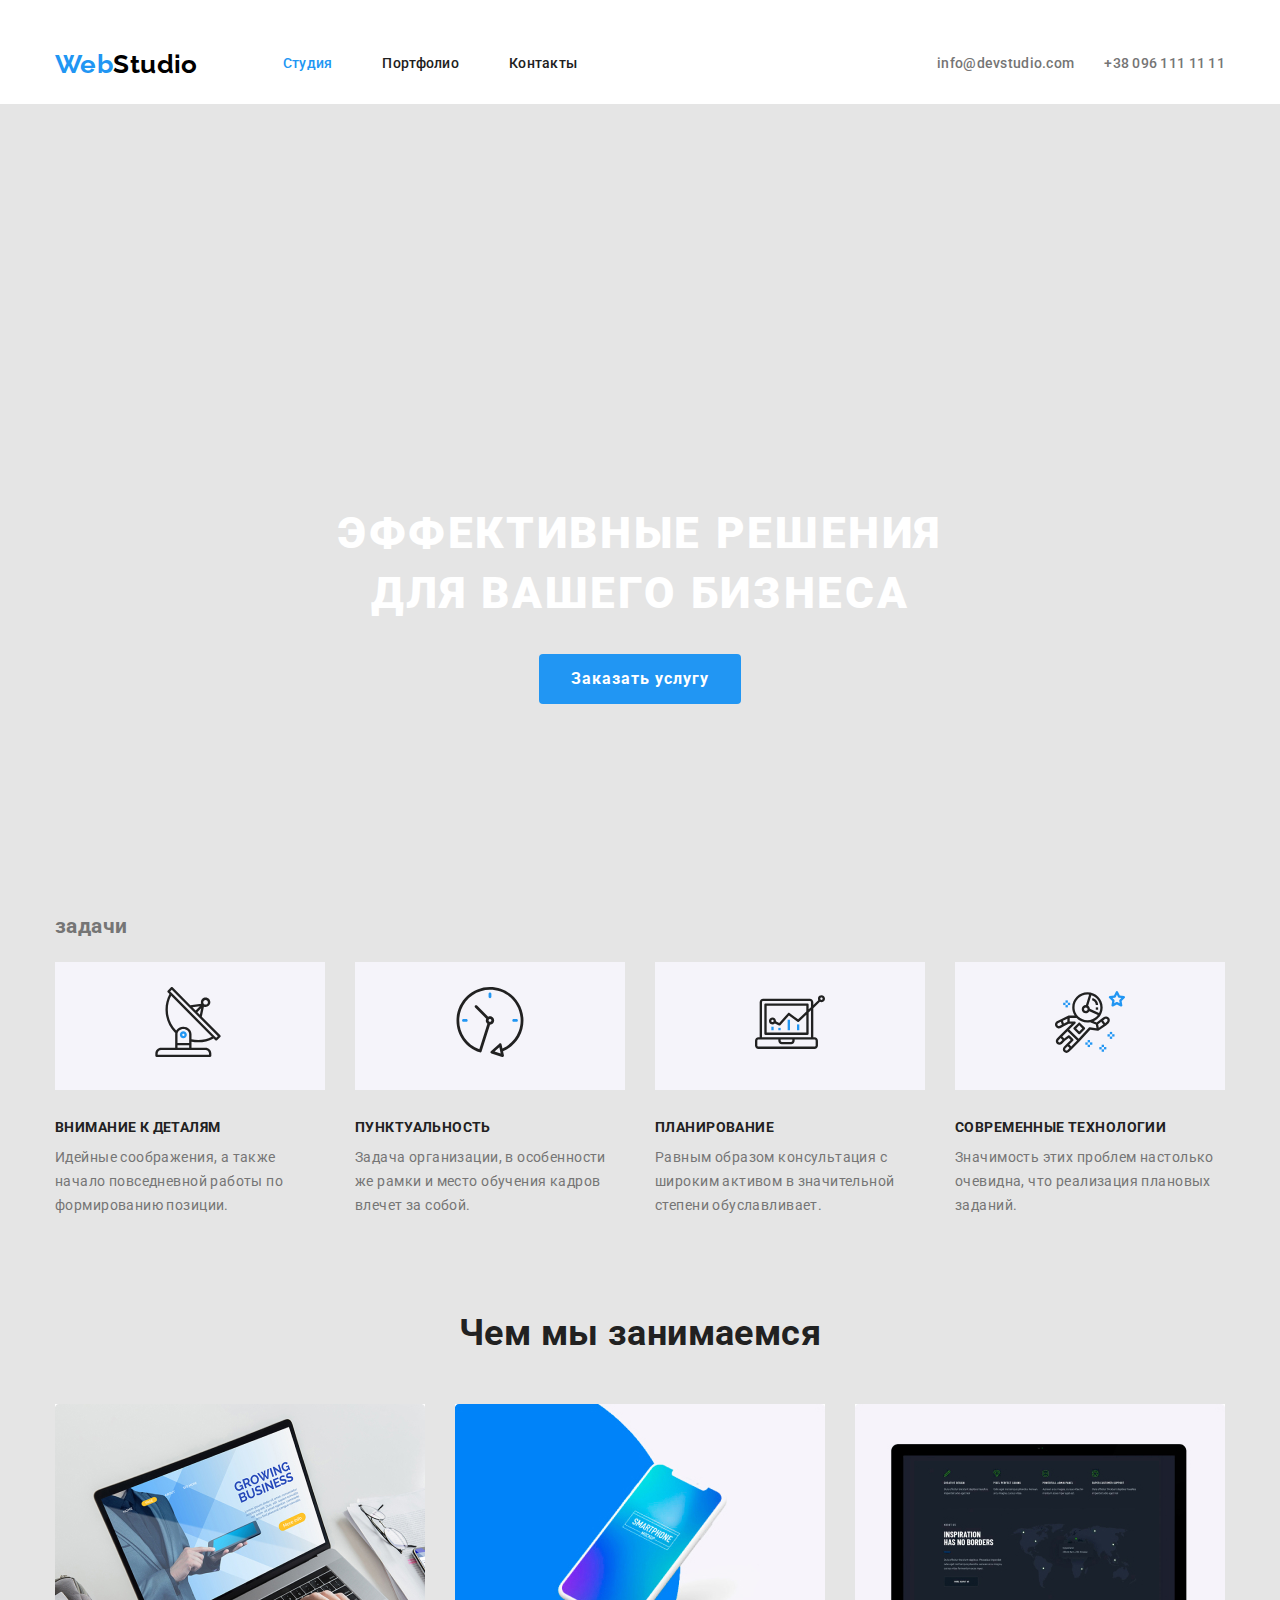
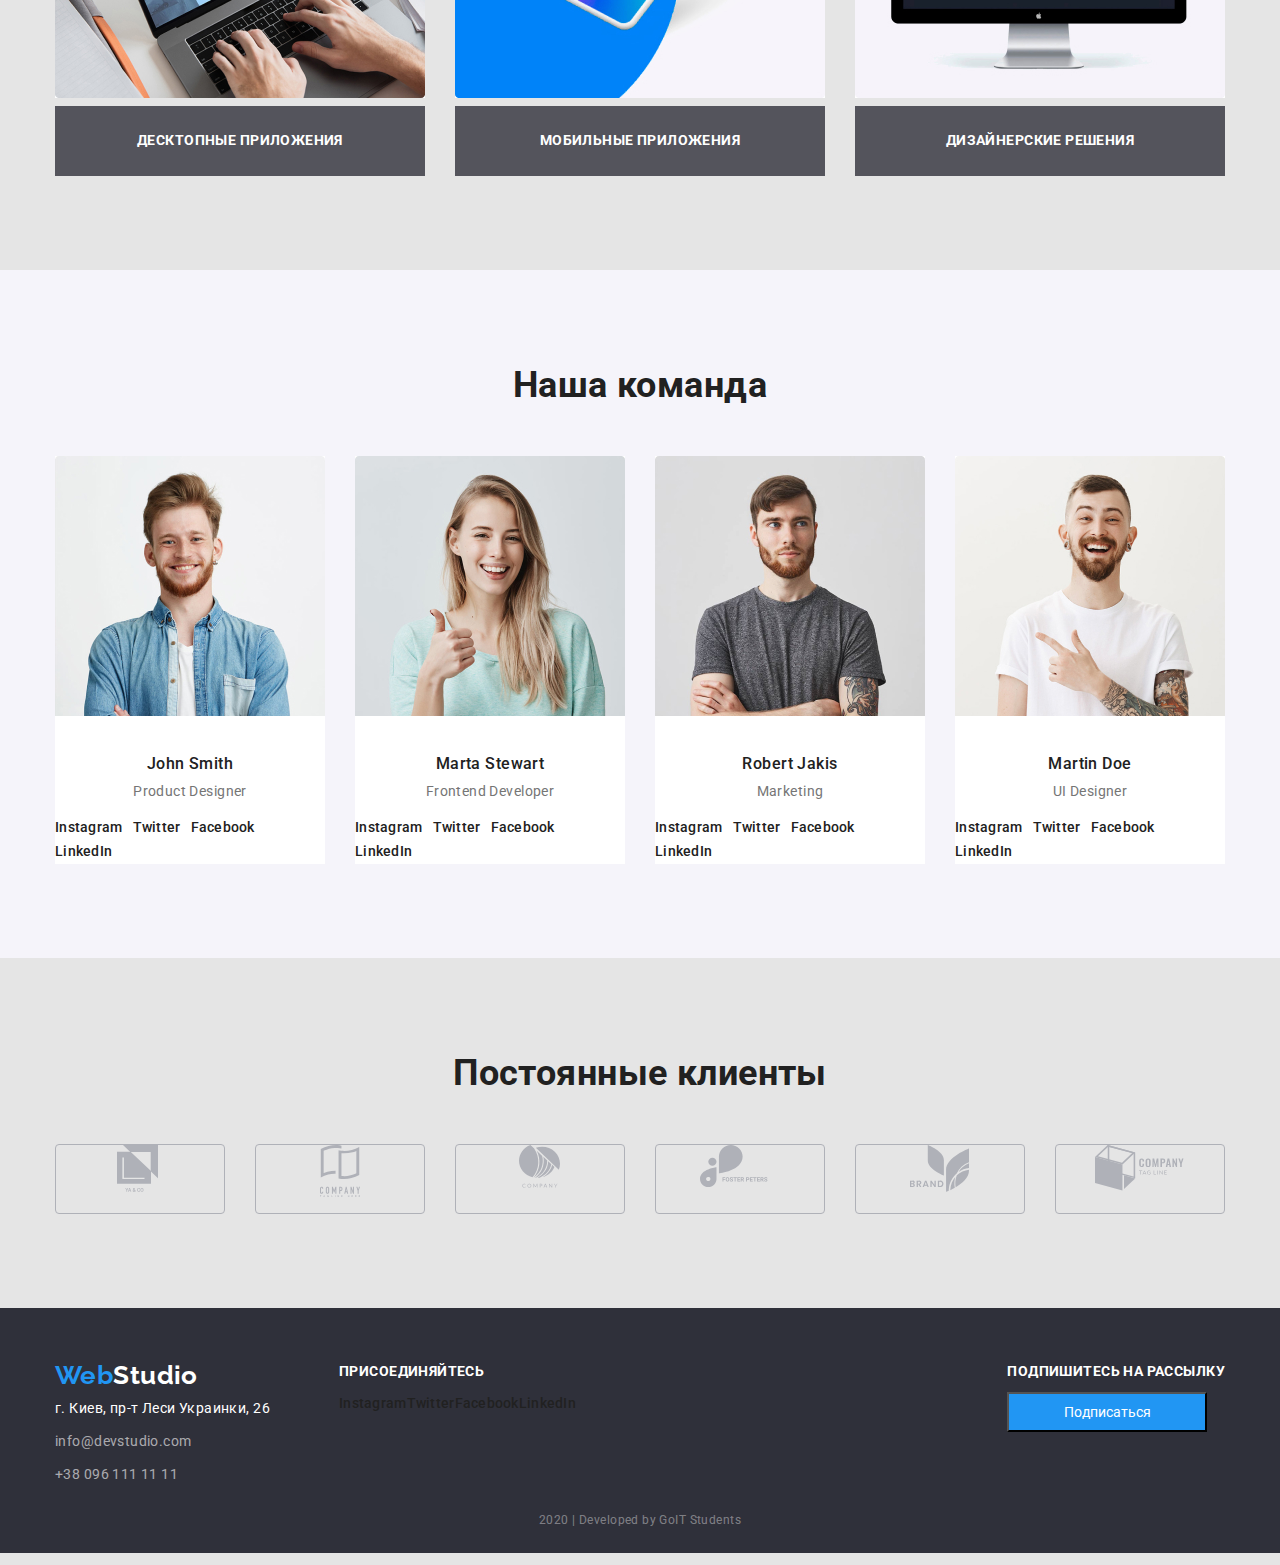
==== commit 8bb2c498: "убераем в портфолио лишний марджин" ====
--- a/index.html
+++ b/index.html
@@ -97,7 +97,7 @@
           </ul>
         </div>
       </section>
-    
+
       <section class="trend">
         <div class="container">
           <h2 class="title section-title">Чем мы занимаемся</h2>
@@ -283,34 +283,34 @@
           <ul class="list partners-container">
             <li class="partners-item">
               <a href="#" class="icon"
-                ><img src="./images/logo1.svg" alt="логотип1"
-              /></a>
-            </li>
-            <li class="partners-item">
-              <a href="#" class="icon"
-                ><img src="./images/logo2.svg" alt="логотип2"
-              /></a>
-            </li>
-            <li class="partners-item">
-              <a href="#" class="icon"
-                ><img src="./images/logo3.svg" alt="логотип3"
-              /></a>
-            </li>
-            <li class="partners-item">
-              <a href="#" class="icon"
-                ><img src="./images/logo4.svg" alt="логотип4"
-              /></a>
-            </li>
-            <li class="partners-item">
-              <a href="#" class="icon"
-                ><img src="./images/logo5.svg" alt="логотип5"
-              /></a>
-            </li class="partners-item">
-            <li class="partners-item">
-              <a href="#" class="icon"
-                ><img src="./images/logo6.svg" alt="логотип6"
-              /></a>
-            </li class="partners-item">
+                ><img class="icon-logo" src="./images/logo1.svg" alt="логотип1"
+              /></a>
+            </li>
+            <li class="partners-item">
+              <a href="#" class="icon"
+                ><img class="icon-logo" src="./images/logo2.svg" alt="логотип2"
+              /></a>
+            </li>
+            <li class="partners-item">
+              <a href="#" class="icon"
+                ><img class="icon-logo" src="./images/logo3.svg" alt="логотип3"
+              /></a>
+            </li>
+            <li class="partners-item">
+              <a href="#" class="icon"
+                ><img class="icon-logo" src="./images/logo4.svg" alt="логотип4"
+              /></a>
+            </li>
+            <li class="partners-item">
+              <a href="#" class="icon"
+                ><img class="icon-logo" src="./images/logo5.svg" alt="логотип5"
+              /></a>
+            </li>
+            <li class="partners-item">
+              <a href="#" class="icon"
+                ><img class="icon-logo" src="./images/logo6.svg" alt="логотип6"
+              /></a>
+            </li>
           </ul>
         </div>
       </section>
@@ -319,49 +319,53 @@
     <footer class="footer">
       <div class="container container-footer">
         <div class="item address-logo">
-        <a href="#" lang="en" class="logo"
-          ><span>Web</span><span class="logo-footer">Studio</span></a
-        >
-        <address class="address-footer">
-          г. Киев, пр-т Леси Украинки, 26
-          <a href="mailto:info@devstudio.com" class="contact-footer"
-            >info@devstudio.com</a
+          <a href="#" lang="en" class="logo"
+            ><span>Web</span><span class="logo-footer">Studio</span></a
           >
-          <a href="tel:+380961111111" class="contact-footer">+38 096 111 11 11</a>
-        </address>
+          <address class="address-footer">
+            г. Киев, пр-т Леси Украинки, 26
+            <a href="mailto:info@devstudio.com" class="contact-footer"
+              >info@devstudio.com</a
+            >
+            <a href="tel:+380961111111" class="contact-footer"
+              >+38 096 111 11 11</a
+            >
+          </address>
         </div>
 
         <div class="item">
-        <h2 class="text-style">присоединяйтесь</h2>
-        <ul class="list icon-footer">
-          <li>
-            <a href="#" aria-label="Ссылка на Instagram" class="link"
-              >Instagram</a
-            >
-          </li>
-          <li>
-            <a href="#" aria-label="Ссылка на Twitter" class="link">Twitter</a>
-          </li>
-          <li>
-            <a href="#" aria-label="Ссылка на Facebook" class="link"
-              >Facebook</a
-            >
-          </li>
-          <li>
-            <a href="#" aria-label="Ссылка на LinkedIn" class="link"
-              >LinkedIn</a
-            >
-          </li>
-        </ul>
+          <h2 class="text-style">присоединяйтесь</h2>
+          <ul class="list icon-footer">
+            <li>
+              <a href="#" aria-label="Ссылка на Instagram" class="link"
+                >Instagram</a
+              >
+            </li>
+            <li>
+              <a href="#" aria-label="Ссылка на Twitter" class="link"
+                >Twitter</a
+              >
+            </li>
+            <li>
+              <a href="#" aria-label="Ссылка на Facebook" class="link"
+                >Facebook</a
+              >
+            </li>
+            <li>
+              <a href="#" aria-label="Ссылка на LinkedIn" class="link"
+                >LinkedIn</a
+              >
+            </li>
+          </ul>
         </div>
         <div class="item button-subs">
-        <h2 class="text-style">Подпишитесь на рассылку</h2>
-        <button type="button" class="button-footer">Подписаться</button>
-        </div>
-    </div>
-    <div class="container">
-      <p class="developed">2020 | Developed by GoIT Students</p>
-    </div>
+          <h2 class="text-style">Подпишитесь на рассылку</h2>
+          <button type="button" class="button-footer">Подписаться</button>
+        </div>
+      </div>
+      <div class="container">
+        <p class="developed">2020 | Developed by GoIT Students</p>
+      </div>
     </footer>
   </body>
 </html>
--- a/css/styles.css
+++ b/css/styles.css
@@ -299,7 +299,6 @@
 
 .icon {
   display: block;
-
   border: 1px solid #afb1b8;
   border-radius: 4px;
   height: 70px;
@@ -312,6 +311,14 @@
 .partners-item:nth-child(6n) {
   margin-right: 0px;
 }
+.icon-logo {
+  display: block;
+  margin: auto;
+  /* margin-right: auto;
+  margin-left: auto;
+   */
+}
+
 .icon:hover,
 .icon:focus {
   background-color: #2196f3;
@@ -401,7 +408,6 @@
 .card {
   display: flex;
   flex-wrap: wrap;
-  margin-bottom: 90px;
 }
 
 .card-item {
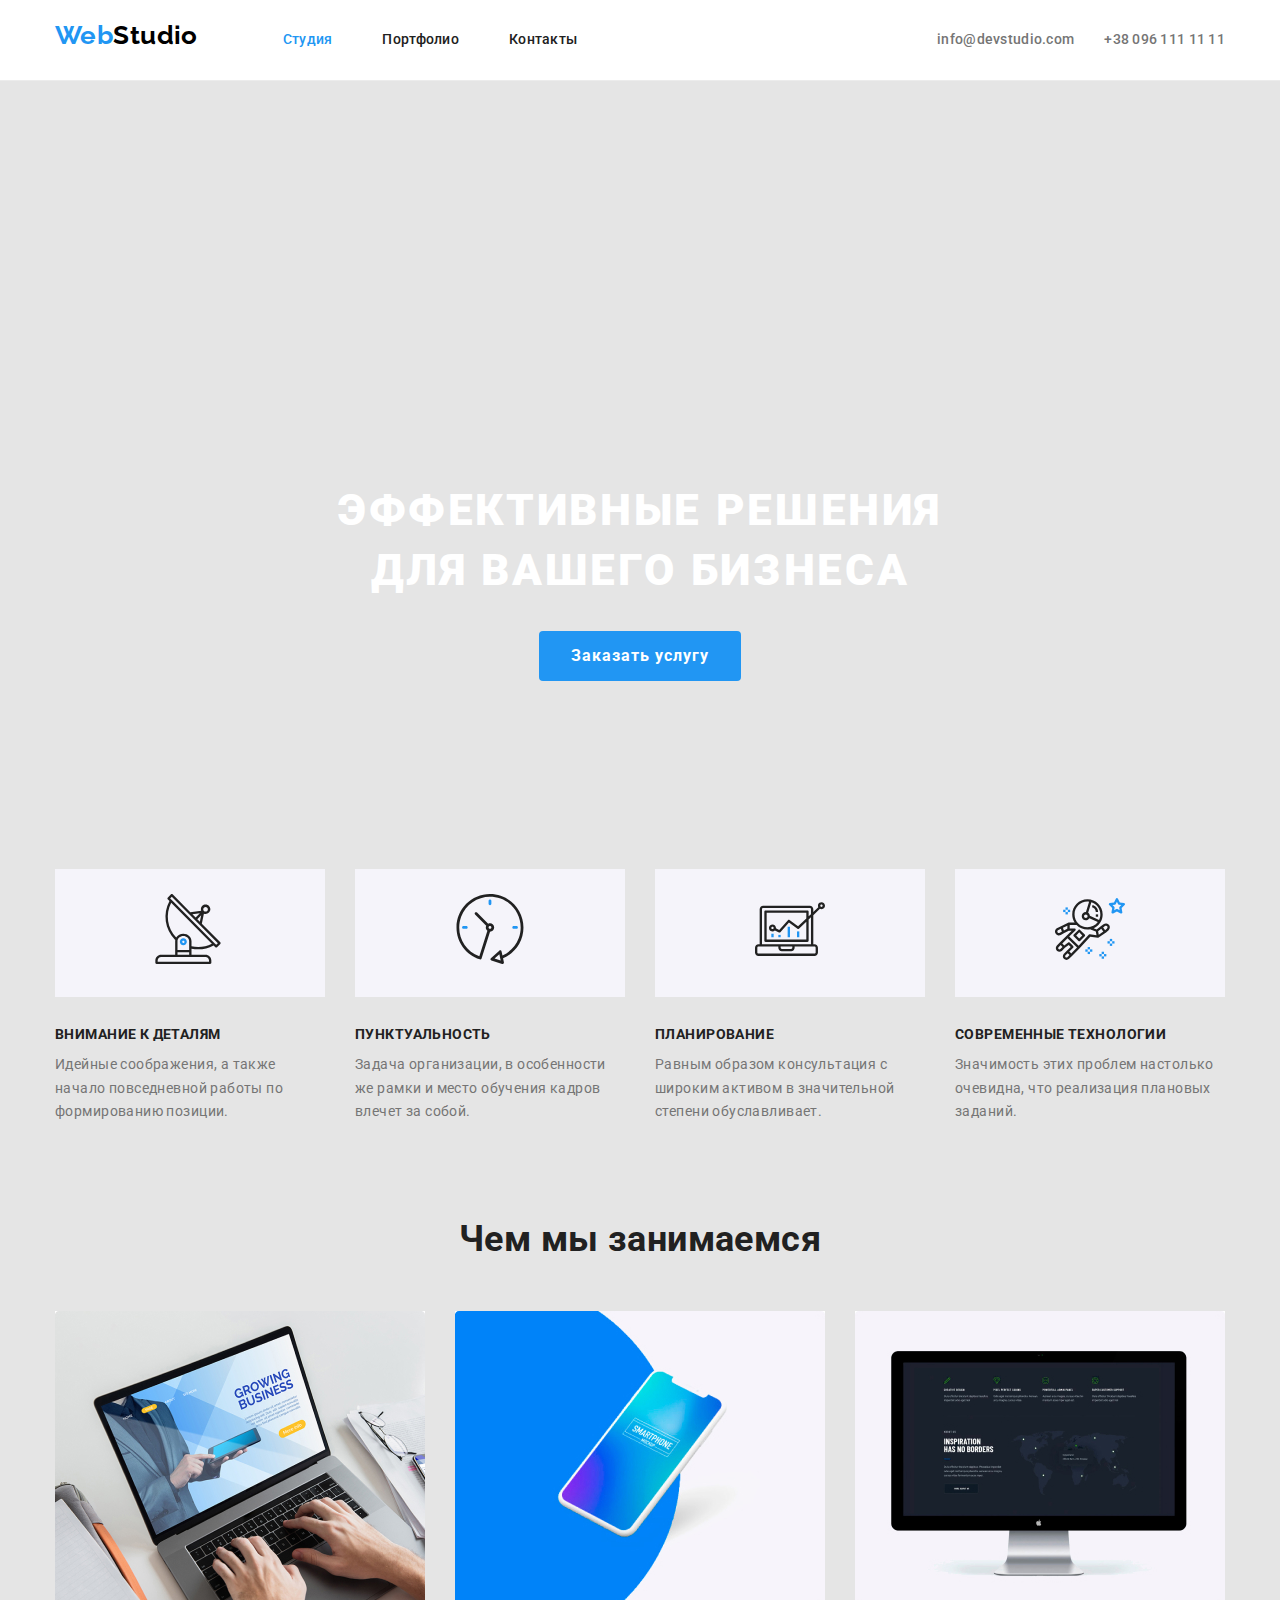
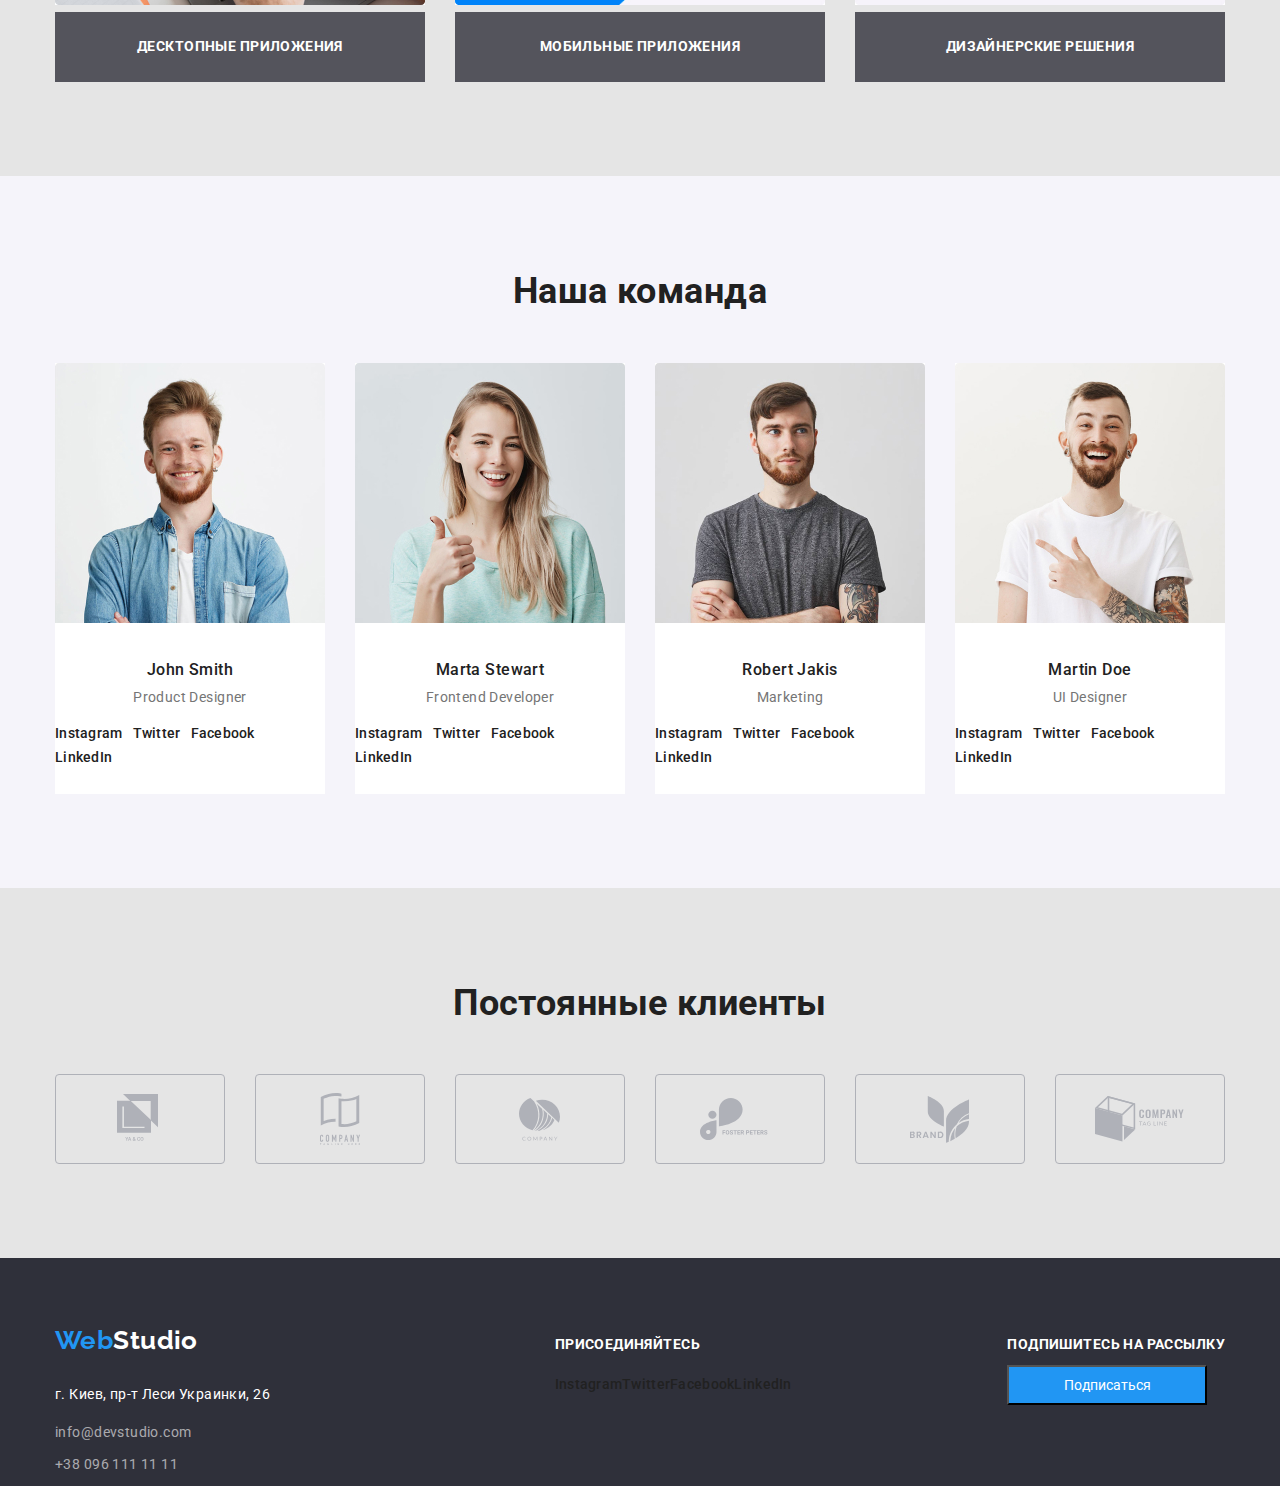
==== commit fb4e25ad: "корекция футара и иконок" ====
--- a/index.html
+++ b/index.html
@@ -49,7 +49,7 @@
 
       <section class="task-section">
         <div class="container">
-          <h2>задачи</h2>
+          <h2 style="display: none;">задачи</h2>
           <ul class="list task">
             <li class="task-item">
               <div class="task-icon">
@@ -318,12 +318,12 @@
 
     <footer class="footer">
       <div class="container container-footer">
-        <div class="item address-logo">
+        <div class="address-logo">
           <a href="#" lang="en" class="logo"
             ><span>Web</span><span class="logo-footer">Studio</span></a
           >
           <address class="address-footer">
-            г. Киев, пр-т Леси Украинки, 26
+            <p>г. Киев, пр-т Леси Украинки, 26</p>
             <a href="mailto:info@devstudio.com" class="contact-footer"
               >info@devstudio.com</a
             >
@@ -333,7 +333,7 @@
           </address>
         </div>
 
-        <div class="item">
+        <div>
           <h2 class="text-style">присоединяйтесь</h2>
           <ul class="list icon-footer">
             <li>
@@ -358,14 +358,14 @@
             </li>
           </ul>
         </div>
-        <div class="item button-subs">
+        <div class="button-subs">
           <h2 class="text-style">Подпишитесь на рассылку</h2>
           <button type="button" class="button-footer">Подписаться</button>
         </div>
       </div>
-      <div class="container">
+      <!-- <div class="container">
         <p class="developed">2020 | Developed by GoIT Students</p>
-      </div>
+      </div> -->
     </footer>
   </body>
 </html>
--- a/css/styles.css
+++ b/css/styles.css
@@ -65,12 +65,12 @@
 
 /* шапка сайта */
 .header {
+  border-bottom: 1px solid #ececec;
   background-color: var(--nav-bg-color);
-  padding-top: 24px;
 }
 .main-nav {
   display: flex;
-  align-items: center;
+  align-items: baseline;
 }
 
 .logo {
@@ -123,8 +123,6 @@
 }
 .contact {
   display: block;
-  padding-top: 32px;
-  padding-bottom: 32px;
 
   color: var(--primary-text-color);
 
@@ -254,6 +252,7 @@
   display: block;
   width: calc((100% - 60px) / 4);
   margin-right: 30px;
+  padding-bottom: 24px;
   background-color: var(--nav-bg-color);
 }
 .expert:nth-child(4n) {
@@ -295,13 +294,14 @@
 .partners-container {
   display: flex;
   flex-wrap: wrap;
+  
 }
 
 .icon {
-  display: block;
+  display: flex;
+  min-height: 90px;
   border: 1px solid #afb1b8;
   border-radius: 4px;
-  height: 70px;
 }
 .partners-item {
   width: calc((100% - 150px) / 6);
@@ -312,11 +312,9 @@
   margin-right: 0px;
 }
 .icon-logo {
-  display: block;
+  flex-direction: column;
+  justify-content: center;
   margin: auto;
-  /* margin-right: auto;
-  margin-left: auto;
-   */
 }
 
 .icon:hover,
@@ -330,31 +328,38 @@
 }
 .container-footer {
   display: flex;
-  padding-top: 45px;
-}
+  padding-top: 60px;
+  align-items: baseline;
+  justify-content: space-between;
+  }
+
+.footer .logo{
+  display: block;
+  margin-bottom: 20px;
+}
+
 .logo-footer {
-  margin-bottom: 8px;
   color: var(--logo-footer-color);
 }
 .address-logo {
   margin-right: 69px;
 }
 .address-footer {
+  display: block;
+  margin-bottom: 9px;
   font-style: normal;
 }
 .contact-footer {
-  margin-top: 9px;
+  display: block;
   margin-bottom: 9px;
-  display: block;
   text-decoration: none;
   color: rgba(255, 255, 255, 0.6);
 }
 .icon-footer {
   display: flex;
-}
-.button-subs {
-  margin-left: auto;
-}
+  margin-top: 20px;
+}
+
 .button-footer {
   display: inline-block;
   padding: 10px 29px;
@@ -365,10 +370,7 @@
 }
 
 /* 2020 | Developed by GoIT Students */
-.portfolio {
-  padding-top: 94px;
-  padding-bottom: 94px;
-}
+/* 
 .developed {
   display: block;
   margin-left: auto;
@@ -379,9 +381,15 @@
   color: rgba(255, 255, 255, 0.4);
   font-size: 12px;
   line-height: 2;
-  text-align: center;
+  text-align: center; */
 }
 /* Портфолио */
+.portfolio {
+  padding-top: 94px;
+  padding-bottom: 94px;
+}
+
+
 .button-container {
   display: flex;
   justify-content: center;
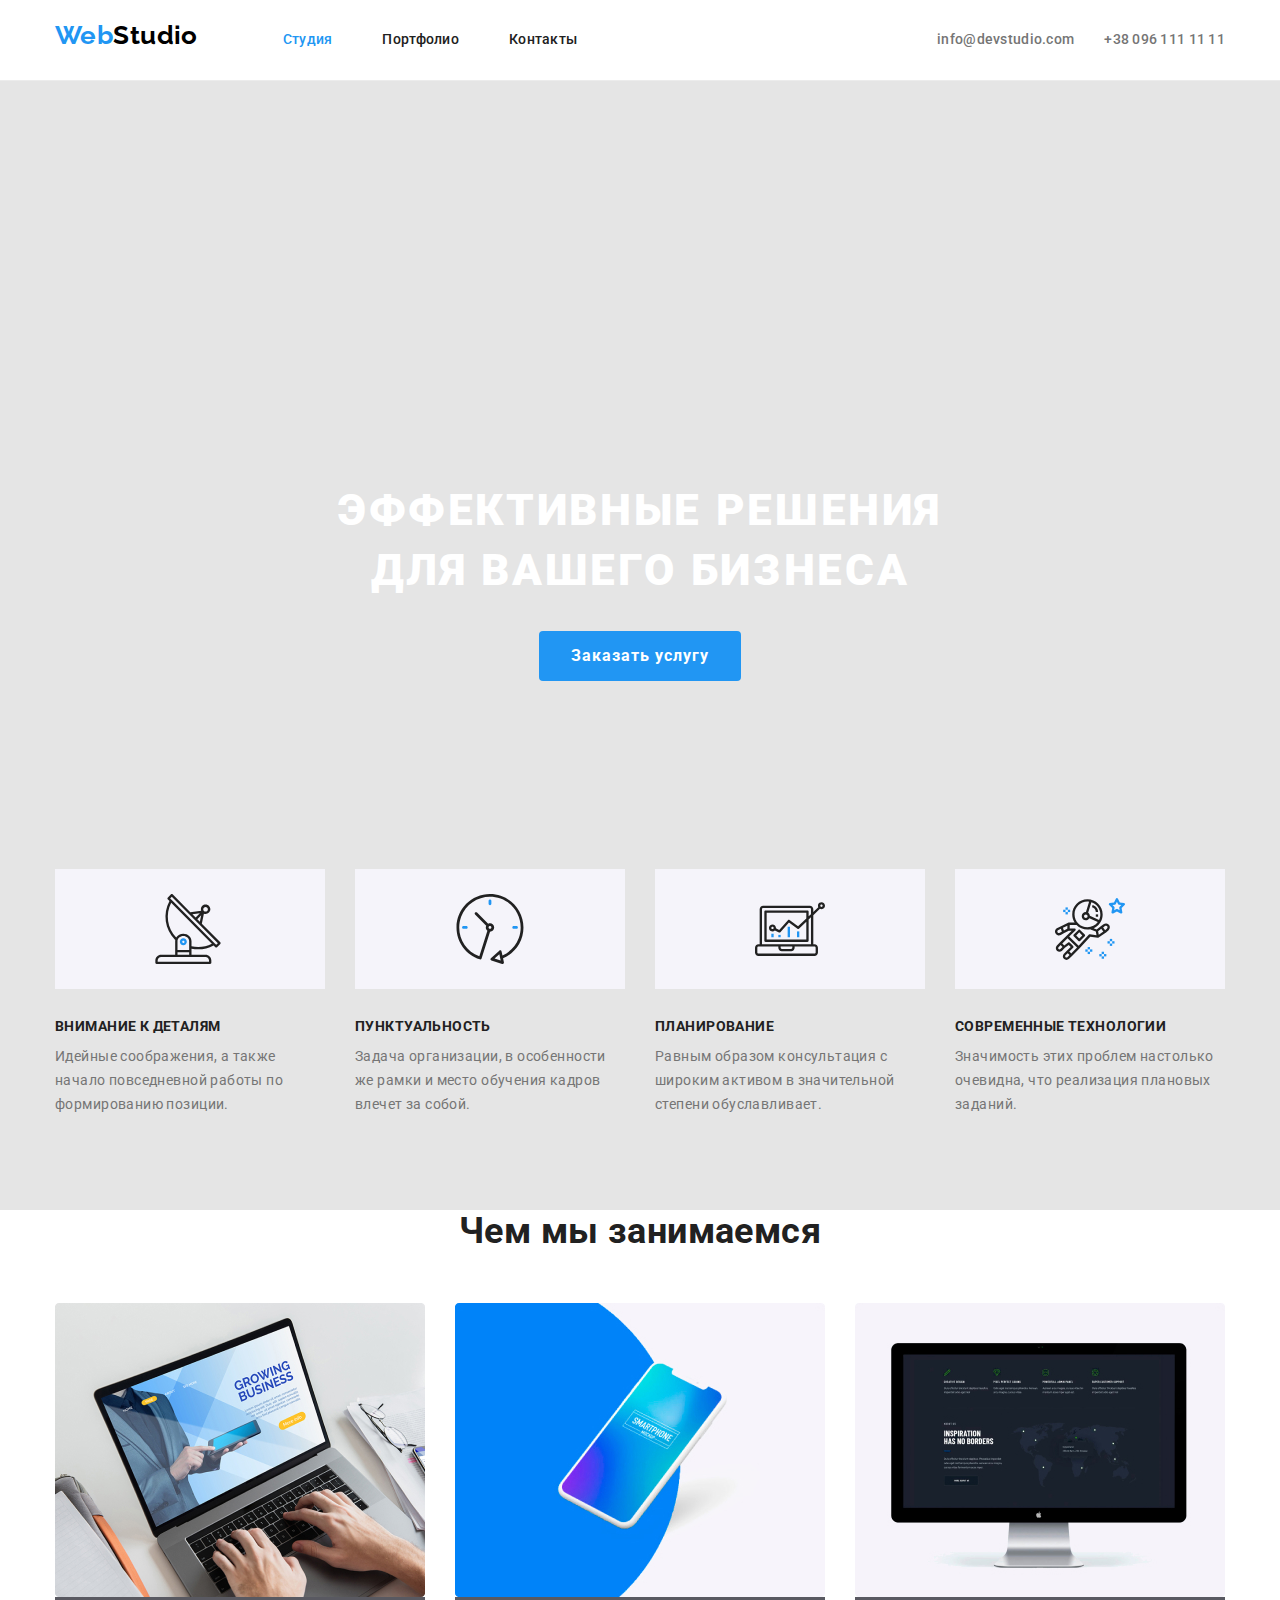
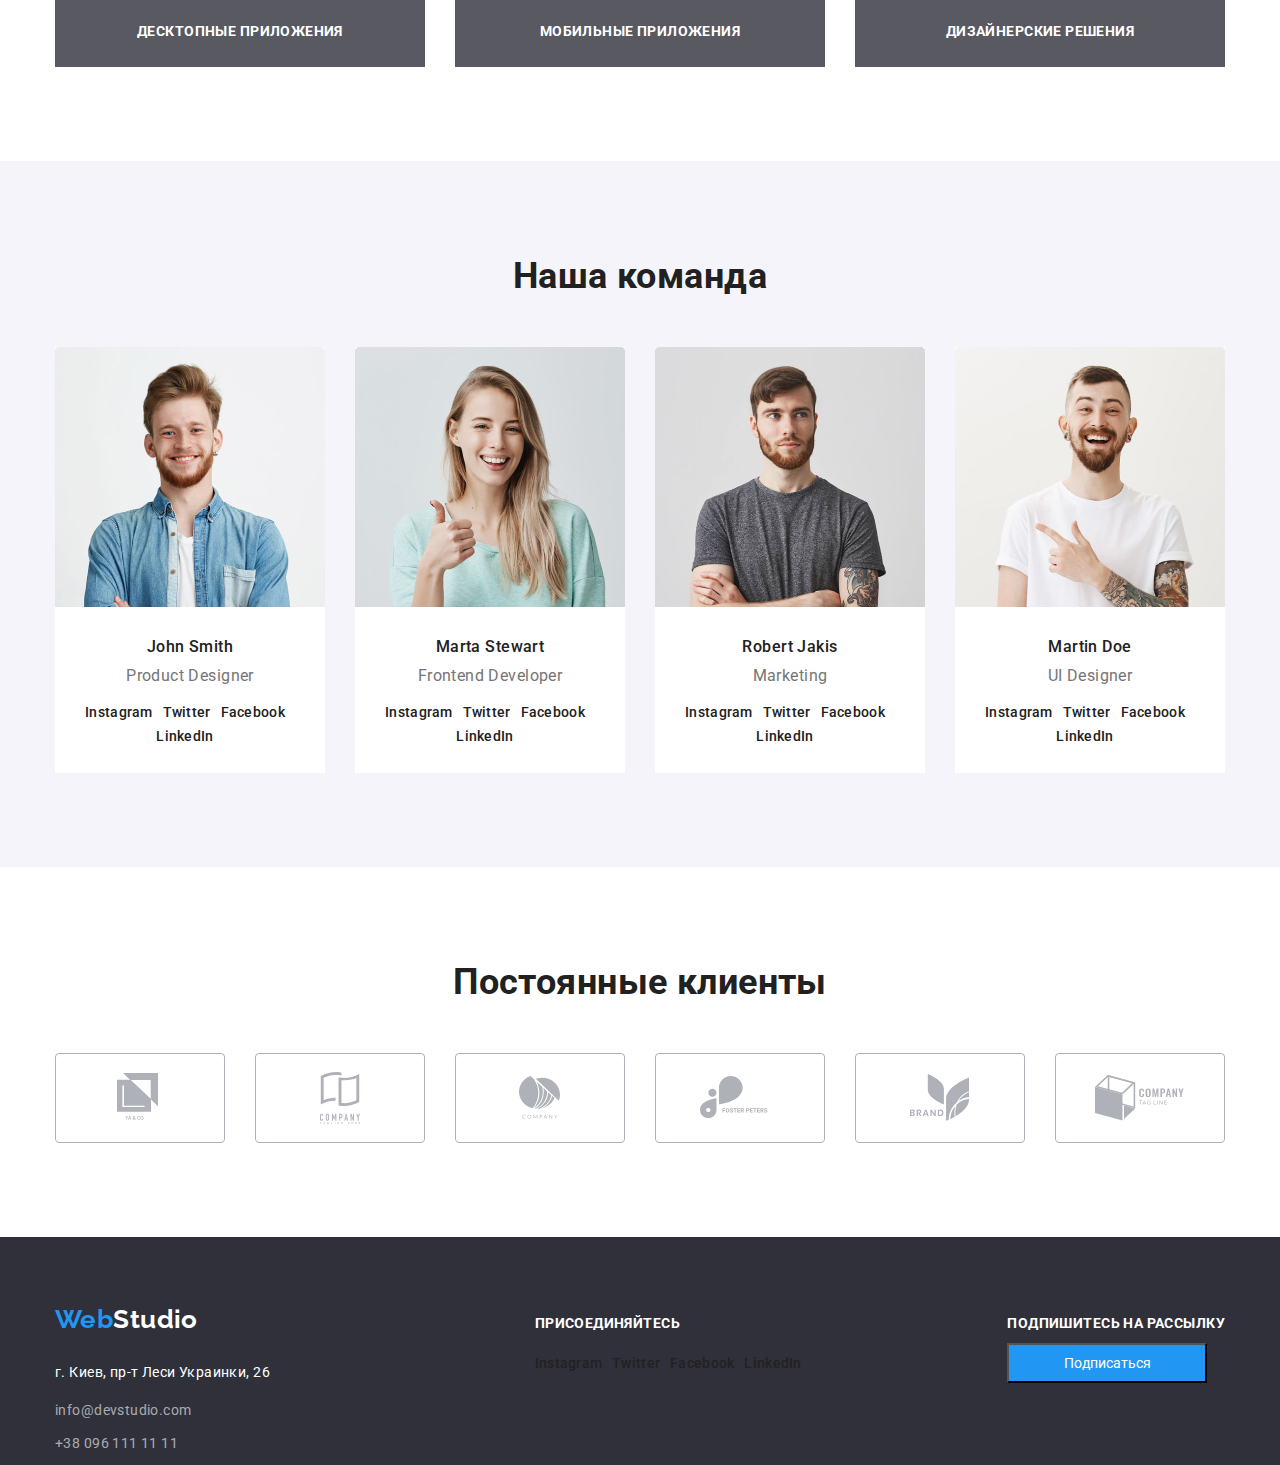
==== commit 413255fd: "отступ соцсетей." ====
--- a/index.html
+++ b/index.html
@@ -336,22 +336,22 @@
         <div>
           <h2 class="text-style">присоединяйтесь</h2>
           <ul class="list icon-footer">
-            <li>
+            <li class="social-network">
               <a href="#" aria-label="Ссылка на Instagram" class="link"
                 >Instagram</a
               >
             </li>
-            <li>
+            <li class="social-network">
               <a href="#" aria-label="Ссылка на Twitter" class="link"
                 >Twitter</a
               >
             </li>
-            <li>
+            <li class="social-network">
               <a href="#" aria-label="Ссылка на Facebook" class="link"
                 >Facebook</a
               >
             </li>
-            <li>
+            <li class="social-network">
               <a href="#" aria-label="Ссылка на LinkedIn" class="link"
                 >LinkedIn</a
               >
--- a/css/styles.css
+++ b/css/styles.css
@@ -25,12 +25,14 @@
   --card-bg-color: #ffffff;
 }
 body {
-  background-color: var(--primary-bg-color);
   color: var(--primary-text-color);
   font-family: Roboto, sans-serif;
   font-size: 14px;
   line-height: 1.71;
   letter-spacing: 0.03em;
+}
+img {
+  display: block;
 }
 
 .container {
@@ -46,9 +48,11 @@
   padding: 0;
   list-style: none;
 }
+
 .title {
   color: var(--title-text-color);
 }
+
 .section-title {
   font-weight: 700;
   font-size: 36px;
@@ -68,6 +72,7 @@
   border-bottom: 1px solid #ececec;
   background-color: var(--nav-bg-color);
 }
+
 .main-nav {
   display: flex;
   align-items: baseline;
@@ -80,6 +85,7 @@
   font-size: 26px;
   text-decoration: none;
 }
+
 .logo-studio {
   color: var(--logo-studio-color);
 }
@@ -88,6 +94,7 @@
   display: flex;
   margin-left: 85px;
 }
+
 .saite-nav .item + .item {
   margin-left: 50px;
 }
@@ -106,13 +113,16 @@
   letter-spacing: 0.02em;
   text-decoration: none;
 }
+
 .current {
   color: var(--accent-color);
 }
+
 .link:hover,
 .link:focus {
   color: var(--accent-color);
 }
+
 .address {
   display: flex;
   margin-left: auto;
@@ -121,6 +131,7 @@
 .address .contact + .contact {
   margin-left: 30px;
 }
+
 .contact {
   display: block;
 
@@ -135,10 +146,13 @@
 
 /* hero  */
 .hero {
+  background-color: var(--primary-bg-color);
+
   text-align: center;
   padding-top: 200px;
   padding-bottom: 94px;
 }
+
 .hero-title {
   display: block;
   margin-top: 200px;
@@ -175,28 +189,35 @@
 .task-section {
   padding-top: 94px;
   padding-bottom: 94px;
-}
+  background-color: var(--primary-bg-color);
+}
+
 .task {
   display: flex;
   flex-wrap: wrap;
 }
+
 .task-item {
   width: calc((100% - 90px) / 4);
   margin-right: 30px;
 }
+
 .task-item:nth-child(4n) {
   margin-right: 0px;
 }
+
 .task-icon {
   margin-top: 0px;
   margin-bottom: 30px;
   padding: 25px 100px;
   background-color: var(--different-bg-color);
 }
+
 .task .title {
   margin-top: 0px;
   margin-bottom: 10px;
 }
+
 .task-description {
   margin-top: 0px;
   margin-bottom: 0px;
@@ -206,6 +227,7 @@
 .trend {
   padding-bottom: 94px;
 }
+
 .trend .title {
   margin-top: 0px;
   margin-bottom: 50px;
@@ -240,14 +262,17 @@
   padding-bottom: 94px;
   background-color: var(--different-bg-color);
 }
+
 .team .section-title {
   margin: 0;
   padding-top: 94px;
   padding-bottom: 50px;
 }
+
 .team-container {
   display: flex;
 }
+
 .expert {
   display: block;
   width: calc((100% - 60px) / 4);
@@ -255,9 +280,11 @@
   padding-bottom: 24px;
   background-color: var(--nav-bg-color);
 }
+
 .expert:nth-child(4n) {
   margin-right: 0px;
 }
+
 .name {
   margin-top: 30px;
   margin-bottom: 10px;
@@ -266,35 +293,40 @@
   line-height: 1.19;
   text-align: center;
 }
+
 .position {
   margin-top: 0px;
   margin-bottom: 16px;
 
-  font-sizze: 16px;
+  font-size: 16px;
   line-height: 1.19;
   text-align: center;
 }
+
 .team-icon {
   display: flex;
   flex-wrap: wrap;
-  margin-right: 10px;
-}
+  justify-content: center;
+}
+
 .team-item {
   margin-right: 10px;
 }
+
 /* Клиенты */
 .partners {
   padding-top: 94px;
   padding-bottom: 94px;
 }
+
 .partners .section-title {
   margin-top: 0px;
   margin-bottom: 50px;
 }
+
 .partners-container {
   display: flex;
   flex-wrap: wrap;
-  
 }
 
 .icon {
@@ -321,19 +353,21 @@
 .icon:focus {
   background-color: #2196f3;
 }
+
 /* Футер */
 .footer {
   color: var(--different-text-color);
   background-color: var(--footer-bg-color);
 }
+
 .container-footer {
   display: flex;
   padding-top: 60px;
   align-items: baseline;
   justify-content: space-between;
-  }
-
-.footer .logo{
+}
+
+.footer .logo {
   display: block;
   margin-bottom: 20px;
 }
@@ -341,25 +375,31 @@
 .logo-footer {
   color: var(--logo-footer-color);
 }
+
 .address-logo {
   margin-right: 69px;
 }
+
 .address-footer {
   display: block;
   margin-bottom: 9px;
   font-style: normal;
 }
+
 .contact-footer {
   display: block;
   margin-bottom: 9px;
   text-decoration: none;
   color: rgba(255, 255, 255, 0.6);
 }
+
 .icon-footer {
   display: flex;
   margin-top: 20px;
 }
-
+.social-network {
+  margin-right: 10px;
+}
 .button-footer {
   display: inline-block;
   padding: 10px 29px;
@@ -370,6 +410,7 @@
 }
 
 /* 2020 | Developed by GoIT Students */
+
 /* 
 .developed {
   display: block;
@@ -382,37 +423,41 @@
   font-size: 12px;
   line-height: 2;
   text-align: center; */
-}
+
 /* Портфолио */
 .portfolio {
   padding-top: 94px;
   padding-bottom: 94px;
 }
 
-
 .button-container {
   display: flex;
   justify-content: center;
-  margin-top: 93px;
-  margin-bottom: 34px;
+  margin-bottom: 50px;
 }
 
 .button {
   margin-right: 8px;
   padding: 6px 22px;
+
   color: var(--title-text-color);
   background-color: var(--different-bg-color);
+  border: none;
+  border-radius: 4px;
+
   font-family: inherit;
   font-style: normal;
   font-weight: 500;
   font-size: 16px;
   line-height: 1.63;
 }
+
 .button:hover,
 .button:focus {
   color: var(--different-text-color);
   background-color: var(--accent-bg-color);
 }
+
 .card {
   display: flex;
   flex-wrap: wrap;
@@ -435,10 +480,19 @@
 .portfolio a {
   text-decoration: none;
 }
+.main-card {
+  display: block;
+}
+.card-container {
+  border-bottom: 1px solid #eeeeee;
+  border-left: 1px solid #eeeeee;
+  border-right: 1px solid #eeeeee;
+}
 
 .portfolio .title {
-  margin-top: 20px;
-  margin-bottom: 8px;
+  margin-top: 0px;
+  margin-bottom: 4px;
+  padding-top: 20px;
   padding-left: 24px;
   padding-right: 24px;
   font-weight: 700;
@@ -447,17 +501,17 @@
   letter-spacing: 0.06em;
 }
 
-.description {
+/* .description {
   margin-bottom: 4px;
   padding-left: 24px;
   padding-right: 24px;
   color: var(--different-text-color);
   background-color: rgba(33, 150, 243, 0.9);
   font-size: 18px;
-}
+} */
 .category {
-  display: block;
-  margin-top: auto;
+  margin-top: 0px;
+  margin-bottom: 20px;
   padding-left: 24px;
   padding-right: 24px;
   color: var(--primary-text-color);
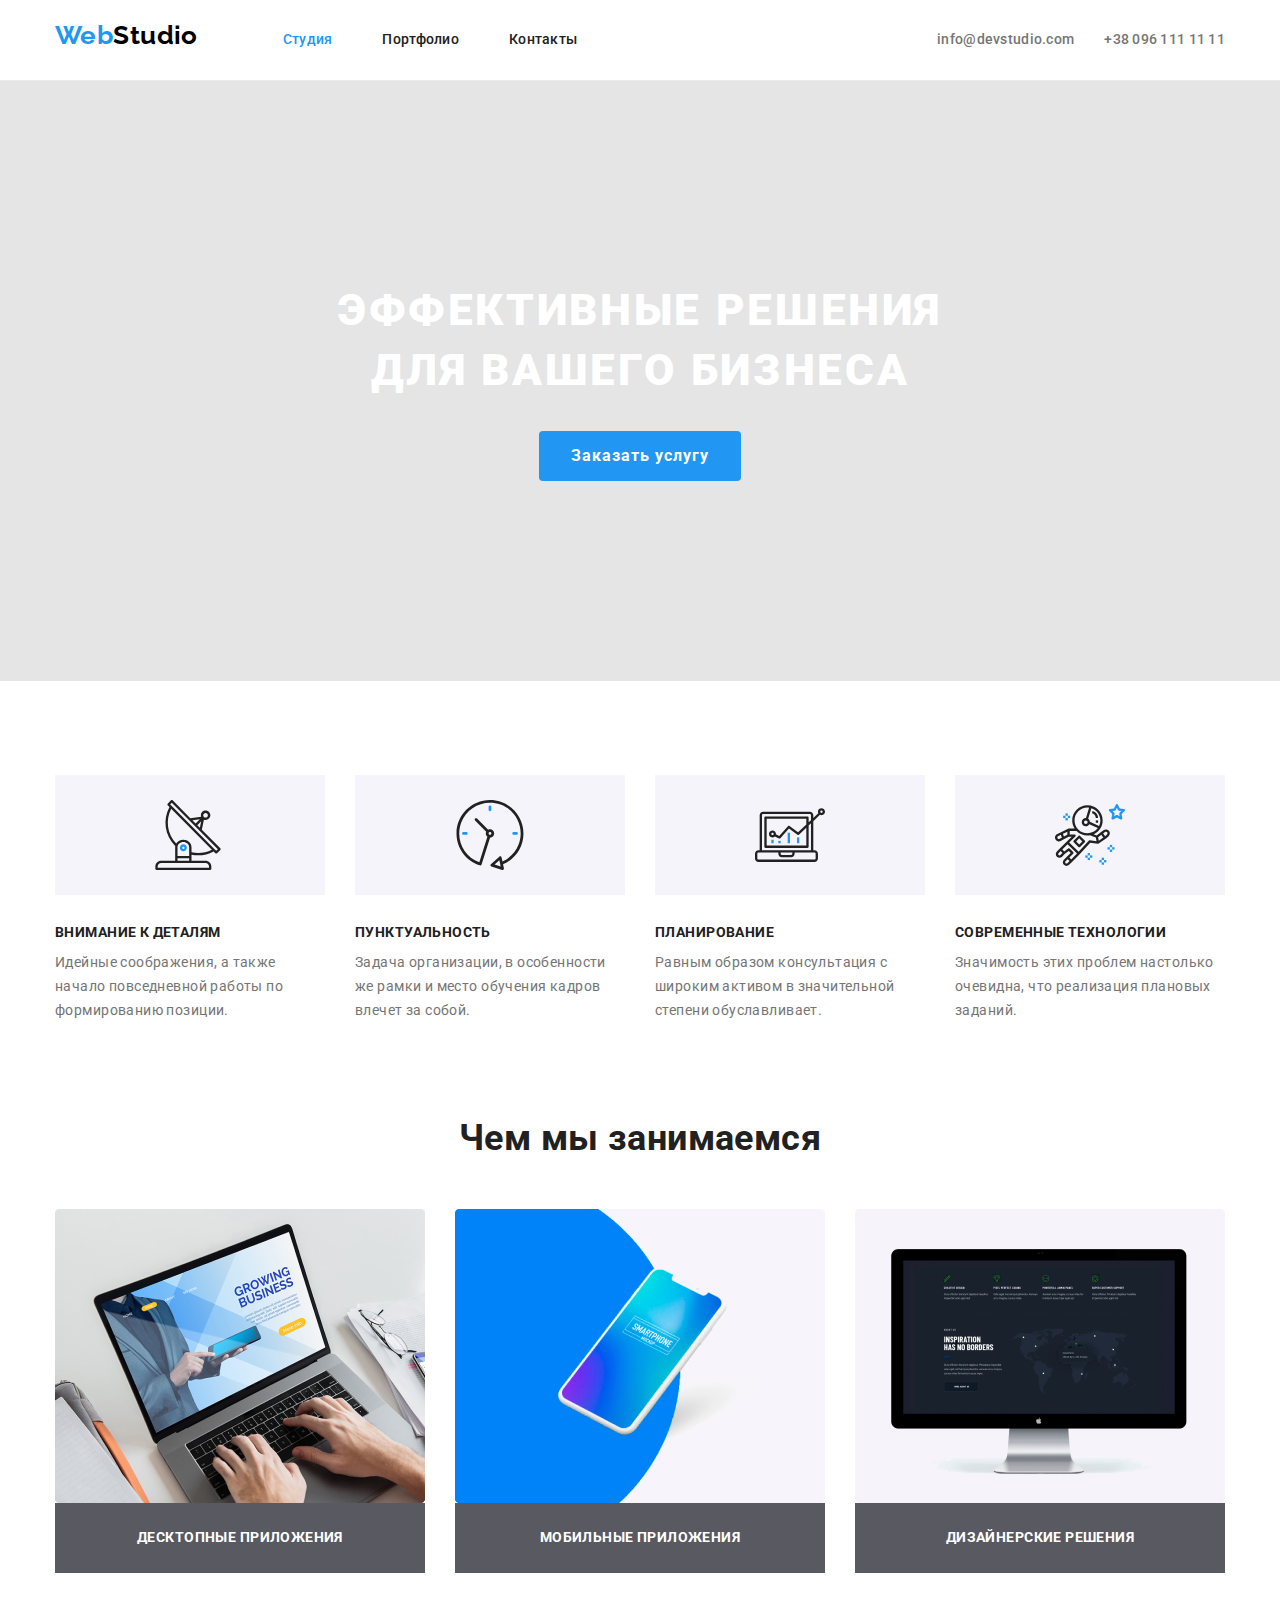
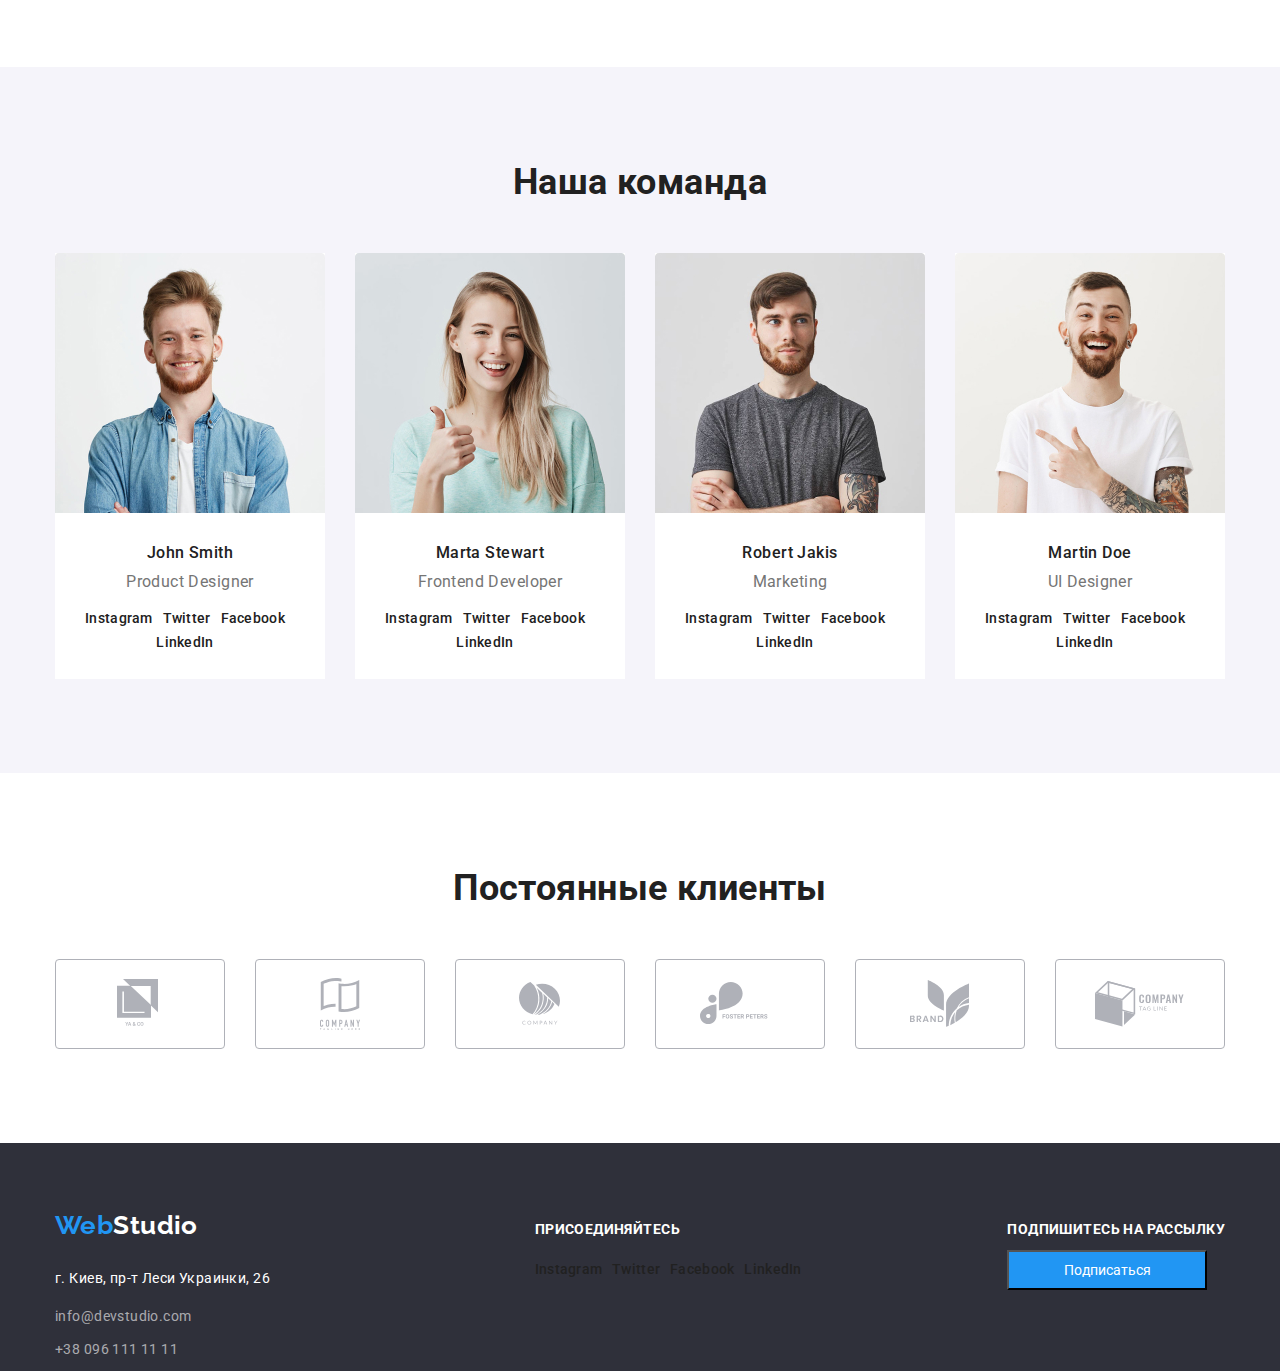
==== commit 354ec5e4: "герой -флексом" ====
--- a/index.html
+++ b/index.html
@@ -41,7 +41,7 @@
     </header>
     <main>
       <section class="hero">
-        <div class="container">
+        <div class="container hero-container">
           <h1 class="hero-title">эффективные решения для вашего бизнеса</h1>
           <a href="#" class="button-hero">Заказать услугу</a>
         </div>
--- a/css/styles.css
+++ b/css/styles.css
@@ -145,17 +145,27 @@
 }
 
 /* hero  */
+
 .hero {
   background-color: var(--primary-bg-color);
 
+  /* text-align: center; */
+  /* padding-top: 200px;
+  padding-bottom: 210px; */
+}
+
+.hero-container {
+  display: flex;
+  flex-direction: column;
+  height: 600px;
   text-align: center;
-  padding-top: 200px;
-  padding-bottom: 94px;
+  justify-content: center;
+  align-items: center;
 }
 
 .hero-title {
   display: block;
-  margin-top: 200px;
+  margin-top: 0px;
   margin-bottom: 30px;
   margin-left: auto;
   margin-right: auto;
@@ -189,7 +199,6 @@
 .task-section {
   padding-top: 94px;
   padding-bottom: 94px;
-  background-color: var(--primary-bg-color);
 }
 
 .task {
